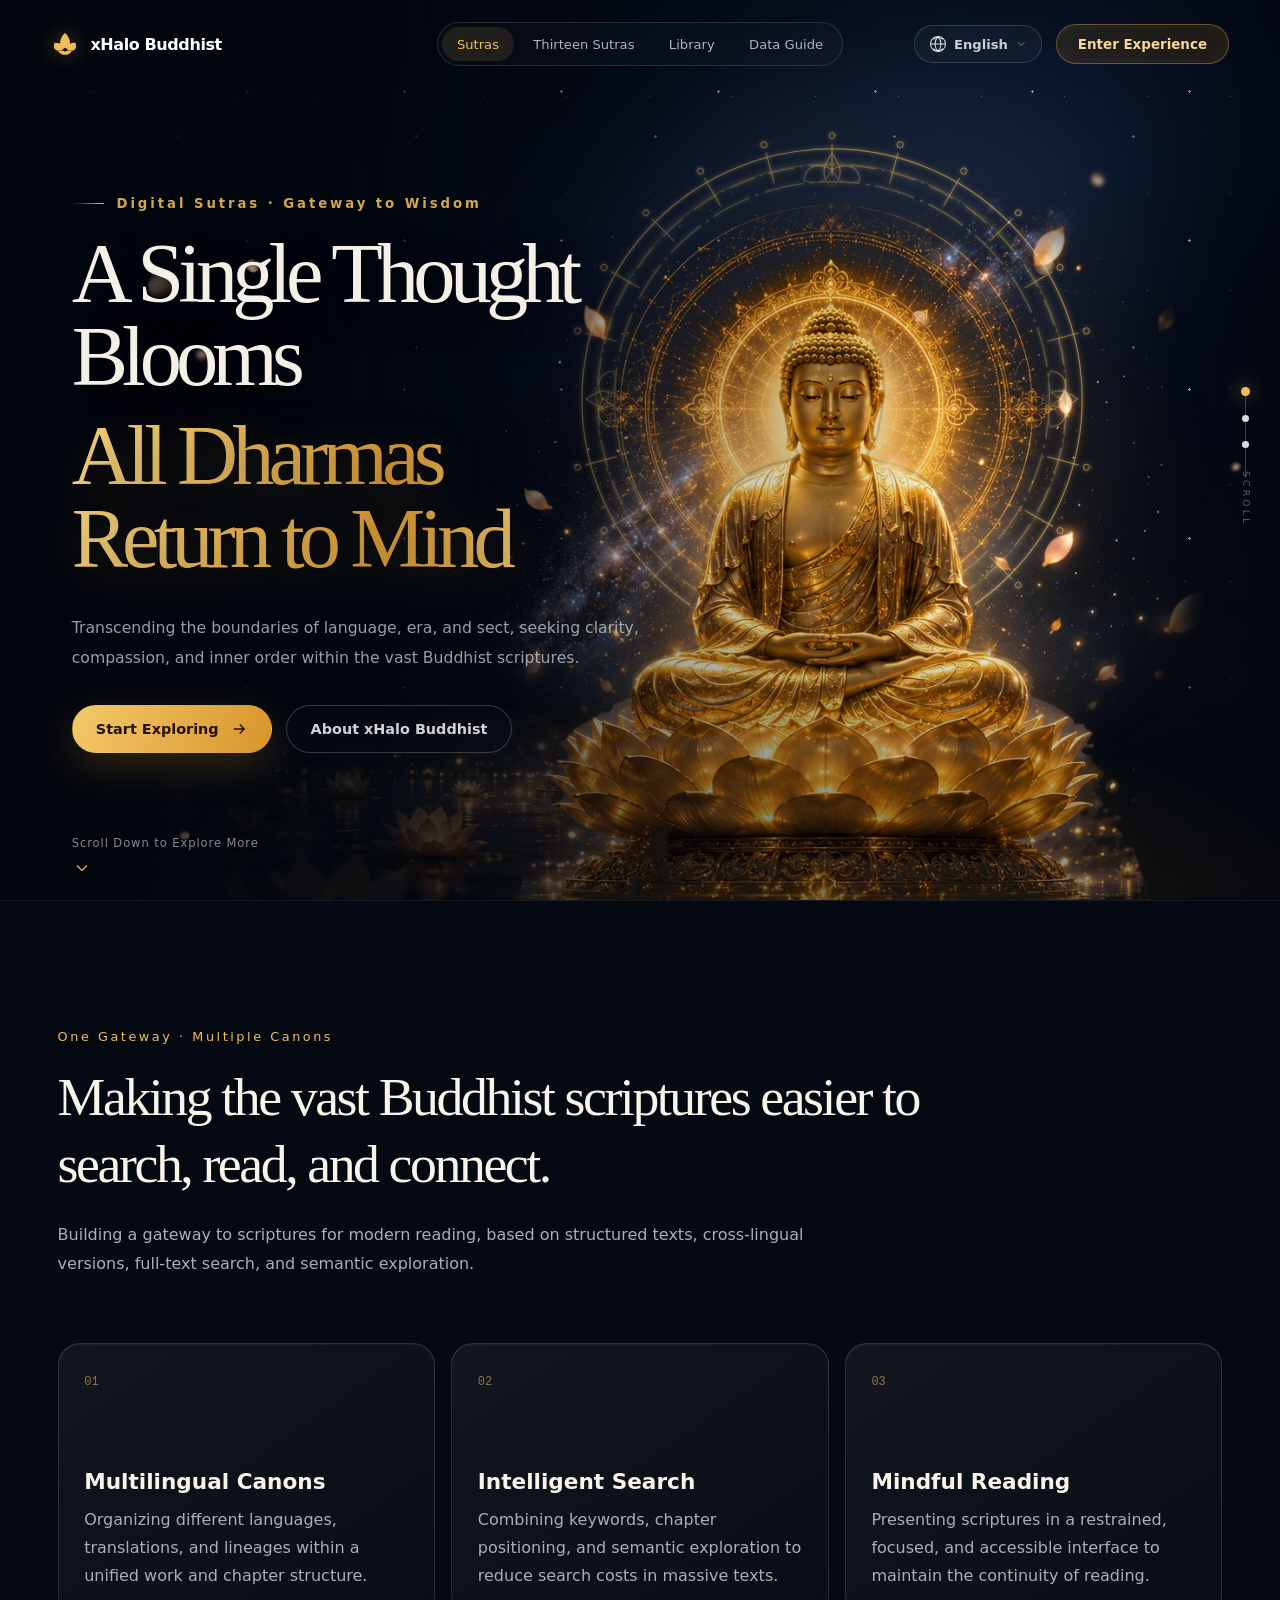
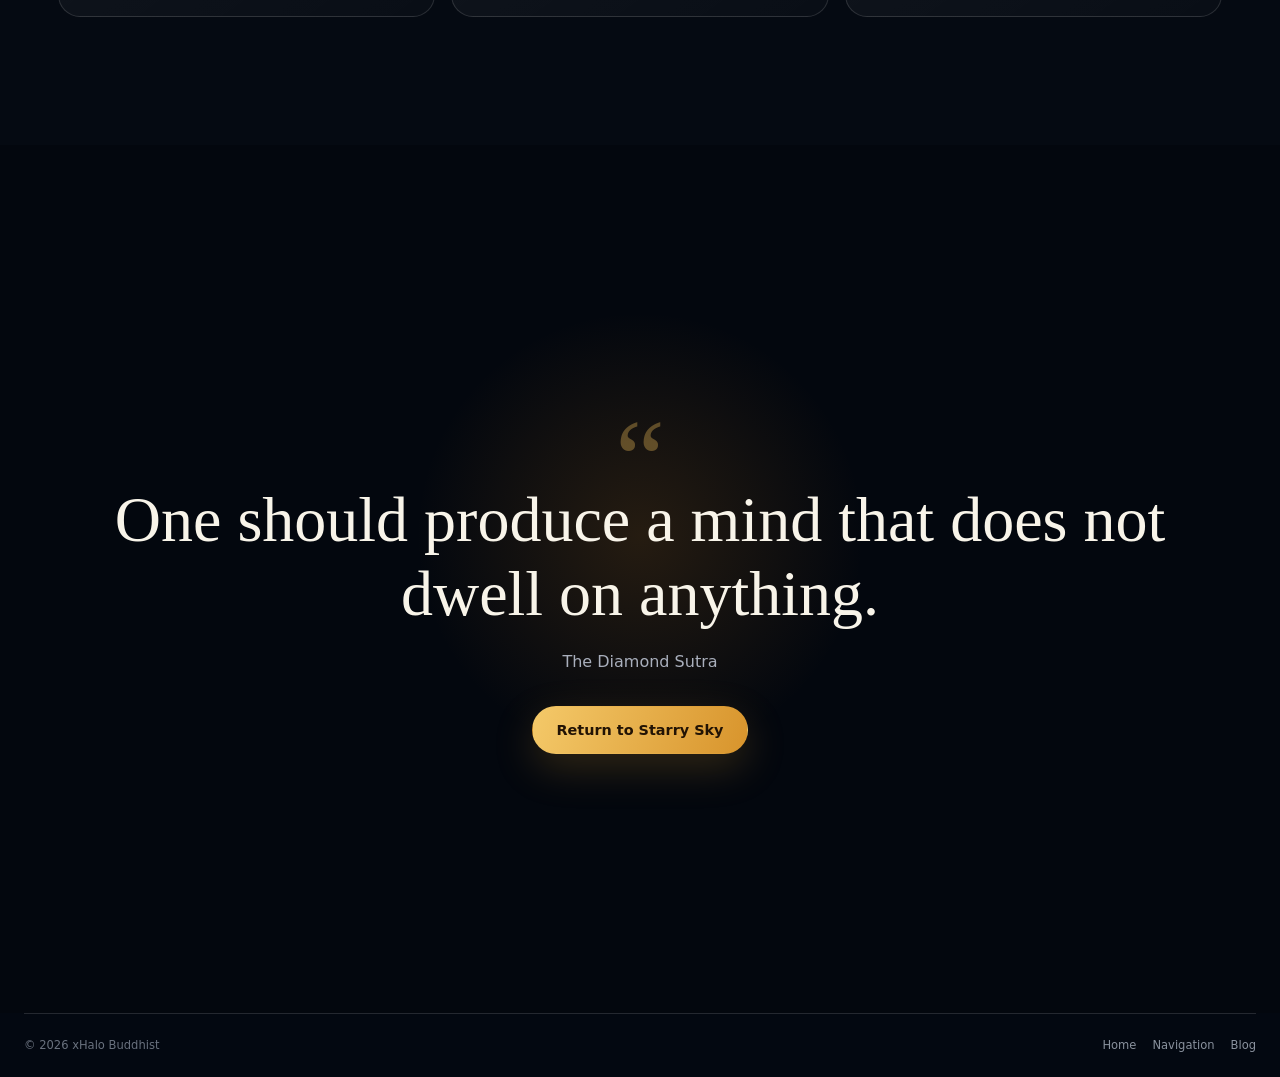
==== index.html @ 2925652c "fix: correct locale copy and SEO metadata" ====
<!DOCTYPE html>

<html lang="zh-Hans">
<head>
<meta charset="utf-8"/>
<meta content="width=device-width, initial-scale=1, viewport-fit=cover" name="viewport"/>
<meta content="#030811" name="theme-color"/>
<meta content="dark" name="color-scheme"/>
<meta id="meta-desc" content="xHalo Buddhist — 多语言佛典目录与经文阅读入口。" name="description"/>
<meta id="meta-og-title" content="xHalo Buddhist · 一念花开" property="og:title"/>
<meta id="meta-og-desc" content="xHalo Buddhist — 多语言佛典目录与经文阅读入口。" property="og:description"/>
<meta content="website" property="og:type"/>
<meta content="https://fo.xhalo.co/assets/og-cover.webp" property="og:image"/>
<meta content="https://fo.xhalo.co/" property="og:url"/>
<link href="/favicon.svg" rel="icon" type="image/svg+xml"/>
<link href="/manifest.webmanifest" rel="manifest"/>

<!-- JSON-LD Structured Data -->
<script type="application/ld+json">
{
  "@context": "https://schema.org",
  "@type": "WebSite",
  "name": "xHalo Buddhist",
  "url": "https://fo.xhalo.co/",
  "description": "xHalo Buddhist — 多语言佛典目录与经文阅读入口。"
}
</script>

<!-- Microsoft Clarity Analytics -->
<script type="text/javascript">
    (function(c,l,a,r,i,t,y){
        c[a]=c[a]||function(){(c[a].q=c[a].q||[]).push(arguments)};
        t=l.createElement(r);t.async=1;t.src="https://www.clarity.ms/tag/"+i;
        y=l.getElementsByTagName(r)[0];y.parentNode.insertBefore(t,y);
    })(window, document, "clarity", "script", "wjvx74gudw");
</script>

<style>
  /* Guard against browser CSS cache issues to prevent header layout shift */
  .header-right { display: flex; align-items: center; gap: 0.9rem; justify-self: end; }
  .lang-selector { position: relative; }
  .lang-dropdown { position: absolute; opacity: 0; visibility: hidden; list-style: none; margin: 0; padding: 0; z-index: 200; }
  .lang-selector.open .lang-dropdown { opacity: 1; visibility: visible; }
</style>
<link as="image" fetchpriority="high" href="/assets/buddha-backdrop-v8.webp" rel="preload"/><link as="image" fetchpriority="high" href="/assets/buddha-foreground.webp" rel="preload"/><link as="image" href="/assets/river-background.webp" rel="preload"/><link href="/styles-v8.css?v=8.1.5" rel="stylesheet"/>
<title id="page-title">xHalo Buddhist · 一念花开</title>

  <!-- SEO Multilingual alternates -->
  <link rel="canonical" href="https://fo.xhalo.co/" />
  <link rel="alternate" hreflang="x-default" href="https://fo.xhalo.co/" />
  <link rel="alternate" hreflang="zh-Hans" href="https://fo.xhalo.co/?lang=zh-Hans" />
  <link rel="alternate" hreflang="zh-Hant" href="https://fo.xhalo.co/?lang=zh-Hant" />
  <link rel="alternate" hreflang="ja" href="https://fo.xhalo.co/?lang=ja" />
  <link rel="alternate" hreflang="ko" href="https://fo.xhalo.co/?lang=ko" />
  <link rel="alternate" hreflang="vi" href="https://fo.xhalo.co/?lang=vi" />
  <link rel="alternate" hreflang="th" href="https://fo.xhalo.co/?lang=th" />
  <link rel="alternate" hreflang="id" href="https://fo.xhalo.co/?lang=id" />
  <link rel="alternate" hreflang="ms" href="https://fo.xhalo.co/?lang=ms" />
  <link rel="alternate" hreflang="my" href="https://fo.xhalo.co/?lang=my" />
  <link rel="alternate" hreflang="km" href="https://fo.xhalo.co/?lang=km" />
  <link rel="alternate" hreflang="lo" href="https://fo.xhalo.co/?lang=lo" />
  <link rel="alternate" hreflang="en" href="https://fo.xhalo.co/?lang=en" />
  <link rel="alternate" hreflang="es" href="https://fo.xhalo.co/?lang=es" />
  <link rel="alternate" hreflang="fr" href="https://fo.xhalo.co/?lang=fr" />
  <link rel="alternate" hreflang="de" href="https://fo.xhalo.co/?lang=de" />
  <link rel="alternate" hreflang="it" href="https://fo.xhalo.co/?lang=it" />
  <link rel="alternate" hreflang="pt" href="https://fo.xhalo.co/?lang=pt" />
  <!-- End SEO Multilingual alternates -->
</head>
<body>
<a class="skip-link" href="#main" data-i18n="skip_link">跳到主要内容</a>
<header class="site-header" data-header="">
<a aria-label="xHalo Buddhist 首页" class="brand" href="#top" data-i18n-aria="brand_aria">
<svg aria-hidden="true" class="brand-mark" viewbox="0 0 64 64">
<path d="M32 6c7.2 8.2 11.2 15.1 11.2 22.1 0 7.2-5 13-11.2 13s-11.2-5.8-11.2-13C20.8 21.1 24.8 14.2 32 6Z"></path>
<path d="M8.5 29.2c10.4.1 18.2 2.7 23.5 9-4.4 7.1-11.1 10.7-18.2 8.6-6.3-1.9-9.5-8.2-5.3-17.6Z"></path>
<path d="M55.5 29.2c-10.4.1-18.2 2.7-23.5 9 4.4 7.1 11.1 10.7 18.2 8.6 6.3-1.9 9.5-8.2 5.3-17.6Z"></path>
<path d="M16.7 48.4c6.4-2.1 11.5-1.9 15.3 1.2 3.8-3.1 8.9-3.3 15.3-1.2-4 6.1-9.1 8.4-15.3 8.4s-11.3-2.3-15.3-8.4Z"></path>
</svg>
<span>xHalo Buddhist</span>
</a>
<nav aria-label="主导航" class="desktop-nav" data-i18n-aria="menu_desktop_aria">
<a class="active" href="#sutras" data-i18n="nav_sutras">佛典</a>
<a href="/thirteen/" data-lang-route="/thirteen/" data-i18n="nav_wisdom">十三经</a>
<a href="/library/" data-lang-route="/library/" data-i18n="nav_practice">经典目录</a>
<a href="/data/" data-lang-route="/data/" data-i18n="nav_about">数据说明</a>
</nav>
<div class="header-right">
  <div class="lang-selector" id="langSelector">
    <button class="lang-btn" aria-haspopup="listbox" aria-expanded="false" aria-label="选择语言">
      <svg class="earth-icon" viewBox="0 0 24 24" width="18" height="18" aria-hidden="true">
        <circle cx="12" cy="12" r="10" stroke="currentColor" stroke-width="1.5" fill="none" />
        <path d="M12 2a15.3 15.3 0 0 1 4 10 15.3 15.3 0 0 1-4 10 15.3 15.3 0 0 1-4-10 15.3 15.3 0 0 1 4-10z" stroke="currentColor" stroke-width="1.5" fill="none" />
        <path d="M2 12h20" stroke="currentColor" stroke-width="1.5" />
        <path d="M5.6 5.6a10 10 0 0 1 12.8 0" stroke="currentColor" stroke-width="1.5" fill="none" />
        <path d="M5.6 18.4a10 10 0 0 0 12.8 0" stroke="currentColor" stroke-width="1.5" fill="none" />
      </svg>
      <span class="current-lang-name">简体中文</span>
      <svg class="arrow-icon" viewBox="0 0 24 24" width="12" height="12" aria-hidden="true">
        <path d="m6 9 6 6 6-6" fill="none" stroke="currentColor" stroke-width="2" stroke-linecap="round" stroke-linejoin="round" />
      </svg>
    </button>
    <div class="lang-dropdown" role="listbox" id="langDropdown">
      <div class="lang-grid">
        <!-- East Asia / 东亚亚太 -->
        <div class="lang-col">
          <div class="lang-col-title">
            <span>East Asia</span>
            <span>东亚亚太</span>
          </div>
          <ul class="lang-list">
            <li role="option" data-value="zh-Hans" class="active" tabindex="0">简体中文</li>
            <li role="option" data-value="zh-Hant" tabindex="0">繁體中文</li>
            <li role="option" data-value="ja" tabindex="0">日本語</li>
            <li role="option" data-value="ko" tabindex="0">한국어</li>
          </ul>
        </div>
        <!-- Southeast Asia / 东南亚 -->
        <div class="lang-col">
          <div class="lang-col-title">
            <span>Southeast Asia</span>
            <span>东南亚</span>
          </div>
          <ul class="lang-list">
            <li role="option" data-value="vi" tabindex="0">Tiếng Việt</li>
            <li role="option" data-value="th" tabindex="0">ไทย</li>
            <li role="option" data-value="id" tabindex="0">Bahasa Indonesia</li>
            <li role="option" data-value="ms" tabindex="0">Bahasa Melayu</li>
            <li role="option" data-value="my" tabindex="0">မြန်မာ</li>
            <li role="option" data-value="km" tabindex="0">ភាសាខ្មែរ</li>
            <li role="option" data-value="lo" tabindex="0">ພາສາລາວ</li>
          </ul>
        </div>
        <!-- Europe & Global / 欧美全球 -->
        <div class="lang-col">
          <div class="lang-col-title">
            <span>Europe & Global</span>
            <span>欧美全球</span>
          </div>
          <ul class="lang-list">
            <li role="option" data-value="en" tabindex="0">English</li>
            <li role="option" data-value="es" tabindex="0">Español</li>
            <li role="option" data-value="fr" tabindex="0">Français</li>
            <li role="option" data-value="de" tabindex="0">Deutsch</li>
            <li role="option" data-value="it" tabindex="0">Italiano</li>
            <li role="option" data-value="pt" tabindex="0">Português</li>
          </ul>
        </div>
      </div>
    </div>
  </div>
  <a class="header-cta" href="https://foread.xhalo.co/zh-Hans/read/cbeta/T08n0251/lzh-Hant/cbeta" data-reader-entry data-i18n="cta_experience">进入体验</a>
  <button aria-controls="mobile-menu" aria-expanded="false" aria-label="打开菜单" class="menu-button" data-menu-button="" type="button">
    <span></span><span></span>
  </button>
</div>
<nav aria-label="移动端导航" class="mobile-menu" data-mobile-menu="" id="mobile-menu" data-i18n-aria="menu_mobile_aria">
<a href="#sutras" data-i18n="nav_sutras">佛典</a>
<a href="/thirteen/" data-lang-route="/thirteen/" data-i18n="nav_wisdom">十三经</a>
<a href="/library/" data-lang-route="/library/" data-i18n="nav_practice">经典目录</a>
<a href="/data/" data-lang-route="/data/" data-i18n="nav_about">数据说明</a>
<a class="mobile-cta" href="https://foread.xhalo.co/zh-Hans/read/cbeta/T08n0251/lzh-Hant/cbeta" data-reader-entry data-i18n="cta_experience">进入体验</a>
</nav></header>
<main id="main">
<section aria-labelledby="hero-title" class="hero" id="top">
<div aria-hidden="true" class="star-field"></div>
<div aria-hidden="true" class="aurora aurora-one"></div>
<div aria-hidden="true" class="aurora aurora-two"></div>



<div class="hero-frame"><div aria-hidden="true" class="hero-stage"><div aria-hidden="true" class="water-plane"></div><picture aria-hidden="true" class="river-background"><img alt="" decoding="async" height="264" src="/assets/river-background.webp" width="1536"/></picture><div aria-hidden="true" class="buddha-group" data-art=""><img alt="" class="buddha-backdrop" decoding="async" fetchpriority="high" height="850" src="/assets/buddha-backdrop-v8.webp" width="900"/><div class="rotating-halo" data-halo="">
<svg class="halo-disc halo-disc-outer" focusable="false" viewbox="0 0 600 600">
<defs>
<filter height="170%" id="halo-glow-outer" width="170%" x="-35%" y="-35%">
<fegaussianblur result="blur" stddeviation="2.2"></fegaussianblur>
<femerge><femergenode in="blur"></femergenode><femergenode in="SourceGraphic"></femergenode></femerge>
</filter>
<g id="halo-ray">
<path d="M300 28v34"></path>
<circle cx="300" cy="19" r="3.2"></circle>
</g>
<g id="halo-lotus">
<path d="M300 38c-10 13-13 24 0 36 13-12 10-23 0-36Z"></path>
<path d="M300 55c-16-8-28-4-30 12 15 5 25 1 30-12Z"></path>
<path d="M300 55c16-8 28-4 30 12-15 5-25 1-30-12Z"></path>
</g>
</defs>
<g class="halo-stroke" filter="url(#halo-glow-outer)">
<circle cx="300" cy="300" r="267" stroke-width="1.2"></circle>
<circle cx="300" cy="300" r="250" stroke-dasharray="1 8 28 7" stroke-width=".8"></circle>
<circle cx="300" cy="300" r="232" stroke-dasharray="42 8 2 8" stroke-width="1.5"></circle>
<circle cx="300" cy="300" r="216" stroke-dasharray="3 5" stroke-width=".7"></circle>
<use href="#halo-lotus"></use>
<use href="#halo-lotus" transform="rotate(90 300 300)"></use>
<use href="#halo-lotus" transform="rotate(180 300 300)"></use>
<use href="#halo-lotus" transform="rotate(270 300 300)"></use>
<use href="#halo-ray"></use>
<use href="#halo-ray" transform="rotate(15 300 300)"></use>
<use href="#halo-ray" transform="rotate(30 300 300)"></use>
<use href="#halo-ray" transform="rotate(45 300 300)"></use>
<use href="#halo-ray" transform="rotate(60 300 300)"></use>
<use href="#halo-ray" transform="rotate(75 300 300)"></use>
<use href="#halo-ray" transform="rotate(105 300 300)"></use>
<use href="#halo-ray" transform="rotate(120 300 300)"></use>
<use href="#halo-ray" transform="rotate(135 300 300)"></use>
<use href="#halo-ray" transform="rotate(150 300 300)"></use>
<use href="#halo-ray" transform="rotate(165 300 300)"></use>
<use href="#halo-ray" transform="rotate(195 300 300)"></use>
<use href="#halo-ray" transform="rotate(210 300 300)"></use>
<use href="#halo-ray" transform="rotate(225 300 300)"></use>
<use href="#halo-ray" transform="rotate(240 300 300)"></use>
<use href="#halo-ray" transform="rotate(255 300 300)"></use>
<use href="#halo-ray" transform="rotate(285 300 300)"></use>
<use href="#halo-ray" transform="rotate(300 300 300)"></use>
<use href="#halo-ray" transform="rotate(315 300 300)"></use>
<use href="#halo-ray" transform="rotate(330 300 300)"></use>
<use href="#halo-ray" transform="rotate(345 300 300)"></use>
</g>
</svg>
<svg class="halo-disc halo-disc-inner" focusable="false" viewbox="0 0 600 600">
<defs>
<filter height="180%" id="halo-glow-inner" width="180%" x="-40%" y="-40%">
<fegaussianblur result="blur" stddeviation="3"></fegaussianblur>
<femerge><femergenode in="blur"></femergenode><femergenode in="SourceGraphic"></femergenode></femerge>
</filter>
</defs>
<g class="halo-stroke halo-stroke-inner" filter="url(#halo-glow-inner)">
<circle cx="300" cy="300" r="184" stroke-dasharray="2 7" stroke-width="1.2"></circle>
<circle cx="300" cy="300" r="171" stroke-dasharray="56 9 4 9" stroke-width="1.8"></circle>
<circle cx="300" cy="300" r="157" stroke-dasharray="1 5" stroke-width=".8"></circle>
<path d="M300 128l13 29 31 3-24 21 7 31-27-16-27 16 7-31-24-21 31-3Z"></path>
<path d="M472 300l-29 13-3 31-21-24-31 7 16-27-16-27 31 7 21-24 3 31Z"></path>
<path d="M300 472l-13-29-31-3 24-21-7-31 27 16 27-16-7 31 24 21-31 3Z"></path>
<path d="M128 300l29-13 3-31 21 24 31-7-16 27 16 27-31-7-21 24-3-31Z"></path>
</g>
</svg>
</div><img alt="" class="buddha-foreground" decoding="async" fetchpriority="high" height="850" src="/assets/buddha-foreground.webp" width="900"/><div aria-hidden="true" class="art-bloom"></div></div></div><canvas aria-hidden="true" id="water-canvas"></canvas><canvas aria-hidden="true" id="petal-canvas"></canvas><div class="hero-content">
<p class="eyebrow" data-i18n="hero_eyebrow"><span></span> 数字佛典 · 智慧之门</p>
<h1 id="hero-title">
<span data-i18n="hero_title_1">一念花开</span>
<em data-i18n="hero_title_2">万法归心</em>
</h1>
<p class="hero-lead" data-i18n="hero_lead">穿越语言、时代与宗派的边界，在浩瀚佛典中寻找清明、慈悲与内在秩序。</p>
<div class="hero-actions">
<a class="button button-primary" href="/thirteen/" data-lang-route="/thirteen/">
<span data-i18n="hero_btn_explore">开始探索</span>
<svg aria-hidden="true" viewbox="0 0 24 24"><path d="M5 12h14M13 6l6 6-6 6"></path></svg>
</a>
<a class="button button-secondary" href="/library/" data-lang-route="/library/" data-i18n="hero_btn_learn">了解 xHalo Buddhist</a>
</div>
</div><a aria-label="向下滚动查看佛典能力" class="scroll-hint" href="#sutras" data-i18n-aria="scroll_hint_aria">
<span data-i18n="scroll_hint">向下滚动 探索更多</span>
<svg aria-hidden="true" viewbox="0 0 24 24"><path d="m6 9 6 6 6-6"></path></svg>
</a><div aria-hidden="true" class="side-progress">
<i></i><i></i><i></i><span data-i18n="scroll_text">SCROLL</span>
</div></div><div aria-hidden="true" class="cursor-light"></div>
<div aria-hidden="true" class="hero-vignette"></div>



</section>
<section class="section section-intro" id="sutras"><div class="section-inner">
<div class="section-kicker" data-i18n="intro_kicker">一处入口 · 多重经藏</div>
<h2 data-i18n="intro_title">让浩瀚佛典更易检索、更易阅读，也更容易彼此连接。</h2>
<p data-i18n="intro_lead">以结构化经文、跨语种版本、全文检索和语义探索为基础，构建面向现代阅读场景的佛典入口。</p>
<div class="feature-grid">
<article class="feature-card">
<span data-i18n="feat_num_1">01</span>
<h3 data-i18n="feat_title_1">多语佛典</h3>
<p data-i18n="feat_desc_1">在统一的作品与章节结构中组织不同语言、译本和传承来源。</p>
</article>
<article class="feature-card" id="wisdom">
<span data-i18n="feat_num_2">02</span>
<h3 data-i18n="feat_title_2">智慧检索</h3>
<p data-i18n="feat_desc_2">结合关键词、章节定位与语义探索，减少在海量文本中的检索成本。</p>
</article>
<article class="feature-card" id="practice">
<span data-i18n="feat_num_3">03</span>
<h3 data-i18n="feat_title_3">清净阅读</h3>
<p data-i18n="feat_desc_3">以克制、专注和可访问的界面呈现经文，保持阅读过程的连续性。</p>
</article>
</div>
</div></section>
<section class="section section-quote" id="about"><div class="section-inner">
<div aria-hidden="true" class="quote-mark">“</div>
<blockquote data-i18n="quote_content">应无所住，而生其心。</blockquote>
<p data-i18n="quote_source">《金刚般若波罗蜜经》</p>
<a class="button button-primary" href="#top" data-i18n="quote_btn">返回星空</a>
</div></section>
</main>
<footer class="home-footer"><p>© 2026 xHalo Buddhist</p><nav aria-label="页脚导航"><a href="https://xhalo.co/" data-footer-link="home">主页</a><a href="https://ai.xhalo.co/" data-footer-link="navigation">导航</a><a href="https://ranbeis.com/" data-footer-link="blog">博客</a></nav></footer>
<script src="/i18n.js?v=8.1.5" defer></script>
<script defer="" src="/app.js?v=8.1.5"></script>
</body>
</html>
---- styles-v8.css ----
:root {
  --ink: #f8f4e9;
  --muted: #a9afbc;
  --gold: #efbd58;
  --gold-deep: #9e6818;
  --night: #030811;
  --panel: rgba(11, 18, 31, 0.72);
  --line: rgba(255, 255, 255, 0.13);
  --mx: 68%;
  --my: 38%;
}

* { box-sizing: border-box; }
html { scroll-behavior: smooth; background: var(--night); }
body {
  margin: 0;
  overflow-x: hidden;
  background: var(--night);
  color: var(--ink);
  font-family: Inter, ui-sans-serif, system-ui, -apple-system, BlinkMacSystemFont, "Segoe UI", "PingFang SC", "Microsoft YaHei", sans-serif;
  text-rendering: optimizeLegibility;
}
a { color: inherit; }
button, a { -webkit-tap-highlight-color: transparent; }
button { font: inherit; }

.skip-link {
  position: fixed;
  top: 0.75rem;
  left: 0.75rem;
  z-index: 999;
  transform: translateY(-180%);
  padding: 0.65rem 1rem;
  border-radius: 999px;
  background: #fff;
  color: #111;
  transition: transform 180ms ease;
}
.skip-link:focus { transform: translateY(0); }

.site-header {
  position: fixed;
  inset: 0 0 auto;
  z-index: 100;
  display: grid;
  grid-template-columns: 1fr auto 1fr;
  align-items: center;
  height: 88px;
  padding: 0 clamp(1.25rem, 4vw, 4.5rem);
  transition: background 260ms ease, border-color 260ms ease, height 260ms ease;
}
.site-header.scrolled {
  height: 72px;
  border-bottom: 1px solid rgba(255,255,255,.08);
  background: rgba(3, 8, 17, .78);
  backdrop-filter: blur(18px) saturate(125%);
}
.brand {
  display: inline-flex;
  align-items: center;
  justify-self: start;
  gap: .7rem;
  width: max-content;
  color: #fff;
  font-weight: 650;
  letter-spacing: -.025em;
  text-decoration: none;
}
.brand-mark { width: 28px; height: 28px; fill: var(--gold); filter: drop-shadow(0 0 10px rgba(239,189,88,.35)); }
.desktop-nav {
  display: flex;
  align-items: center;
  gap: .25rem;
  padding: .25rem;
  border: 1px solid var(--line);
  border-radius: 999px;
  background: rgba(255,255,255,.02);
}
.desktop-nav a {
  padding: .62rem .95rem;
  border-radius: 999px;
  color: #aeb4bf;
  font-size: .82rem;
  text-decoration: none;
  white-space: nowrap;
  transition: color 180ms ease, background 180ms ease;
}
.desktop-nav a:hover, .desktop-nav a.active {
  background: rgba(239,189,88,.11);
  color: var(--gold);
}
.header-cta {
  justify-self: end;
  padding: .72rem 1.3rem;
  border: 1px solid rgba(239,189,88,.35);
  border-radius: 999px;
  background: rgba(162,104,23,.16);
  color: #f7d894;
  font-size: .84rem;
  font-weight: 650;
  text-decoration: none;
  box-shadow: inset 0 0 22px rgba(239,189,88,.05);
  transition: transform 180ms ease, background 180ms ease;
}
.header-cta:hover { transform: translateY(-2px); background: rgba(162,104,23,.28); }
.menu-button, .mobile-menu { display: none; }

.hero {
  position: relative;
  min-height: 100svh;
  height: 100dvh;
  overflow: hidden;
  isolation: isolate;
  background:
    radial-gradient(circle at 73% 45%, rgba(113,72,25,.22), transparent 34%),
    radial-gradient(circle at 22% 32%, rgba(19,47,93,.20), transparent 31%),
    linear-gradient(110deg, #02060d 0%, #040b18 48%, #030711 100%);
}
.star-field {
  position: absolute;
  inset: 0;
  z-index: -6;
  opacity: .9;
  background-image:
    radial-gradient(circle, rgba(255,231,174,.92) 0 1px, transparent 1.4px),
    radial-gradient(circle, rgba(167,204,255,.7) 0 1px, transparent 1.5px),
    radial-gradient(circle, rgba(255,255,255,.45) 0 .7px, transparent 1px);
  background-size: 157px 149px, 239px 211px, 83px 97px;
  background-position: 12px 17px, 58px 31px, 27px 48px;
  mask-image: linear-gradient(to right, #000, rgba(0,0,0,.78));
}
.aurora {
  position: absolute;
  z-index: -5;
  width: 58vw;
  height: 28vw;
  border-radius: 50%;
  filter: blur(70px);
  opacity: .18;
  transform: rotate(-20deg);
  pointer-events: none;
}
.aurora-one { top: 4%; right: 4%; background: #345aa1; }
.aurora-two { right: 18%; bottom: -12%; background: #c1762e; opacity: .12; }

.hero-art {
  position: absolute;
  z-index: -3;
  top: 0;
  right: -2vw;
  width: min(65vw, 990px);
  height: 100%;
  transform: translate3d(var(--art-x, 0), var(--art-y, 0), 0) scale(1.045);
  transform-origin: 60% 46%;
  will-change: transform;
}
.hero-art picture, .hero-art img { display: block; width: 100%; height: 100%; }
.hero-art img {
  object-fit: cover;
  object-position: center;
  filter: saturate(1.04) contrast(1.02);
  -webkit-mask-image: linear-gradient(to right, transparent 0, rgba(0,0,0,.08) 4%, #000 24%, #000 92%, transparent 100%);
  mask-image: linear-gradient(to right, transparent 0, rgba(0,0,0,.08) 4%, #000 24%, #000 92%, transparent 100%);
}
.art-bloom {
  position: absolute;
  inset: 5% 8% 12% 8%;
  z-index: -1;
  border-radius: 50%;
  background: radial-gradient(circle at 51% 40%, rgba(255,205,104,.28), rgba(208,116,32,.06) 37%, transparent 68%);
  filter: blur(32px);
  animation: breathe 5.8s ease-in-out infinite;
}
.cursor-light {
  position: absolute;
  inset: 0;
  z-index: -2;
  pointer-events: none;
  background: radial-gradient(460px circle at var(--mx) var(--my), rgba(248,196,94,.10), transparent 68%);
}
.hero-vignette {
  position: absolute;
  inset: 0;
  z-index: 2;
  pointer-events: none;
  background:
    linear-gradient(to right, rgba(2,6,13,.96) 0%, rgba(2,6,13,.83) 31%, rgba(2,6,13,.25) 55%, rgba(2,6,13,.04) 77%),
    linear-gradient(to top, rgba(1,4,9,.66), transparent 36%);
}
#petal-canvas {
  position: absolute;
  inset: 0;
  z-index: 3;
  width: 100%;
  height: 100%;
  pointer-events: none;
}

.hero-content {
  position: relative;
  z-index: 10;
  display: flex;
  flex-direction: column;
  justify-content: center;
  width: min(47rem, 52vw);
  height: 100%;
  padding: 8rem 0 5rem clamp(2rem, 7vw, 7.2rem);
}
.eyebrow {
  display: flex;
  align-items: center;
  gap: .8rem;
  margin: 0 0 1.4rem;
  color: #d4a74c;
  font-size: .83rem;
  font-weight: 600;
  letter-spacing: .22em;
}
.eyebrow span { width: 2rem; height: 1px; background: linear-gradient(to right, transparent, var(--gold)); }
.hero h1 {
  margin: 0;
  font-family: "Songti SC", "STSong", "Noto Serif CJK SC", Georgia, serif;
  font-weight: 400;
  font-size: clamp(4rem, 6.6vw, 7rem);
  line-height: .98;
  letter-spacing: -.07em;
  text-shadow: 0 10px 45px rgba(0,0,0,.38);
}
.hero h1 span, .hero h1 em { display: block; font-style: normal; }
.hero h1 span { color: #f5f0e5; }
.hero h1 em {
  margin-top: .2em;
  color: transparent;
  background: linear-gradient(100deg, #f6d67e 0%, #d79a35 55%, #f7db8c 100%);
  -webkit-background-clip: text;
  background-clip: text;
  filter: drop-shadow(0 7px 24px rgba(208,134,31,.18));
}
.hero-lead {
  max-width: 36rem;
  margin: 2rem 0 0;
  color: rgba(226,230,238,.68);
  font-size: clamp(.98rem, 1.2vw, 1.14rem);
  line-height: 1.9;
}
.hero-actions { display: flex; flex-wrap: wrap; gap: .9rem; margin-top: 2rem; }
.button {
  display: inline-flex;
  align-items: center;
  justify-content: center;
  gap: .7rem;
  min-height: 48px;
  padding: .82rem 1.45rem;
  border: 1px solid transparent;
  border-radius: 999px;
  font-size: .9rem;
  font-weight: 650;
  text-decoration: none;
  transition: transform 180ms ease, background 180ms ease, border-color 180ms ease, box-shadow 180ms ease;
}
.button svg { width: 18px; height: 18px; fill: none; stroke: currentColor; stroke-width: 1.8; }
.button:hover { transform: translateY(-2px); }
.button-primary {
  background: linear-gradient(110deg, #f4c969, #d8942c);
  color: #221304;
  box-shadow: 0 14px 40px rgba(216,148,44,.22);
}
.button-primary:hover { box-shadow: 0 18px 50px rgba(216,148,44,.34); }
.button-secondary {
  border-color: rgba(255,255,255,.2);
  background: rgba(8,13,23,.42);
  color: rgba(255,255,255,.82);
  backdrop-filter: blur(10px);
}
.button-secondary:hover { border-color: rgba(239,189,88,.45); background: rgba(15,21,33,.67); }

.scroll-hint {
  position: absolute;
  z-index: 11;
  left: clamp(2rem, 7vw, 7.2rem);
  bottom: max(1.6rem, env(safe-area-inset-bottom));
  display: flex;
  flex-direction: column;
  align-items: flex-start;
  gap: .5rem;
  color: rgba(255,255,255,.52);
  font-size: .72rem;
  letter-spacing: .08em;
  text-decoration: none;
}
.scroll-hint svg { width: 20px; fill: none; stroke: var(--gold); stroke-width: 1.4; animation: drift-down 1.8s ease-in-out infinite; }
.side-progress {
  position: absolute;
  z-index: 12;
  right: clamp(1rem, 2.5vw, 2.6rem);
  top: 43%;
  display: flex;
  flex-direction: column;
  align-items: center;
  gap: 1.2rem;
}
.side-progress::before { content: ""; position: absolute; top: 0; bottom: 3rem; width: 1px; background: rgba(255,255,255,.22); }
.side-progress i { position: relative; z-index: 1; width: 7px; height: 7px; border-radius: 50%; background: #d7dbe4; }
.side-progress i:first-child { width: 9px; height: 9px; background: var(--gold); box-shadow: 0 0 18px rgba(239,189,88,.7); }
.side-progress span { margin-top: .2rem; color: rgba(255,255,255,.35); font-size: .56rem; letter-spacing: .38em; writing-mode: vertical-rl; }

.section {
  position: relative;
  padding: clamp(5rem, 10vw, 9rem) clamp(1.4rem, 7vw, 7.2rem);
  background: #050a12;
}
.section-intro { border-top: 1px solid rgba(255,255,255,.07); }
.section-kicker { margin-bottom: 1.25rem; color: var(--gold); font-size: .8rem; letter-spacing: .2em; }
.section h2 {
  max-width: 60rem;
  margin: 0;
  font-family: "Songti SC", "STSong", "Noto Serif CJK SC", Georgia, serif;
  font-size: clamp(2rem, 4.2vw, 4.6rem);
  font-weight: 400;
  line-height: 1.24;
  letter-spacing: -.045em;
}
.section-intro > p { max-width: 48rem; margin: 1.5rem 0 0; color: var(--muted); line-height: 1.8; }
.feature-grid {
  display: grid;
  grid-template-columns: repeat(3, minmax(0, 1fr));
  gap: 1rem;
  margin-top: 4rem;
}
.feature-card {
  min-height: 260px;
  padding: 1.6rem;
  border: 1px solid var(--line);
  border-radius: 22px;
  background: linear-gradient(145deg, rgba(255,255,255,.055), rgba(255,255,255,.018));
  box-shadow: inset 0 1px 0 rgba(255,255,255,.04);
}
.feature-card > span { color: #8d7240; font-family: ui-monospace, SFMono-Regular, Menlo, monospace; font-size: .75rem; }
.feature-card h3 { margin: 5rem 0 .8rem; font-size: 1.35rem; }
.feature-card p { margin: 0; color: var(--muted); line-height: 1.75; }
.section-quote {
  display: flex;
  min-height: 68vh;
  flex-direction: column;
  align-items: center;
  justify-content: center;
  text-align: center;
  background:
    radial-gradient(circle at 50% 45%, rgba(193,122,30,.18), transparent 28%),
    #03070e;
}
.quote-mark { height: 4rem; color: rgba(239,189,88,.35); font-family: Georgia, serif; font-size: 7rem; line-height: 1; }
blockquote { margin: 1rem 0; font-family: "Songti SC", "STSong", serif; font-size: clamp(2.2rem, 5vw, 5.2rem); font-weight: 400; }
.section-quote p { margin: .3rem 0 2.2rem; color: var(--muted); }
footer {
  display: flex;
  align-items: center;
  justify-content: space-between;
  padding: 2rem clamp(1.4rem, 7vw, 7.2rem);
  border-top: 1px solid rgba(255,255,255,.08);
  background: #02050a;
  color: rgba(255,255,255,.45);
  font-size: .8rem;
}
.footer-brand { color: rgba(255,255,255,.72); }
.footer-brand .brand-mark { width: 22px; height: 22px; }

@keyframes breathe { 0%,100% { opacity:.72; transform:scale(.96); } 50% { opacity:1; transform:scale(1.04); } }
@keyframes drift-down { 0%,100% { transform:translateY(0); } 50% { transform:translateY(7px); } }

@media (max-width: 1000px) {
  .site-header { grid-template-columns: 1fr auto; }
  .desktop-nav, .header-cta { display: none; }
  .menu-button {
    display: grid;
    place-content: center;
    justify-self: end;
    gap: 6px;
    width: 42px;
    height: 42px;
    border: 1px solid rgba(255,255,255,.14);
    border-radius: 50%;
    background: rgba(3,8,17,.35);
    color: #fff;
  }
  .menu-button span { display:block; width:18px; height:1px; background:currentColor; transition:transform 180ms ease; }
  .menu-button[aria-expanded="true"] span:first-child { transform: translateY(3.5px) rotate(45deg); }
  .menu-button[aria-expanded="true"] span:last-child { transform: translateY(-3.5px) rotate(-45deg); }
  .mobile-menu {
    position: absolute;
    top: calc(100% + .7rem);
    right: 1.25rem;
    display: grid;
    width: min(280px, calc(100vw - 2.5rem));
    padding: .7rem;
    border: 1px solid rgba(255,255,255,.12);
    border-radius: 20px;
    background: rgba(4,9,17,.94);
    box-shadow: 0 24px 70px rgba(0,0,0,.45);
    backdrop-filter: blur(18px);
    opacity: 0;
    visibility: hidden;
    transform: translateY(-8px) scale(.98);
    transition: opacity 180ms ease, visibility 180ms ease, transform 180ms ease;
  }
  .mobile-menu.open { opacity:1; visibility:visible; transform:none; }
  .mobile-menu a { padding:.85rem 1rem; border-radius:12px; color:rgba(255,255,255,.76); text-decoration:none; }
  .mobile-menu a:hover { background:rgba(255,255,255,.06); color:#fff; }
  .mobile-menu .mobile-cta { margin-top:.35rem; background:linear-gradient(110deg,#f4c969,#d8942c); color:#261504; text-align:center; font-weight:700; }
}

@media (max-width: 759px) {
  .site-header { height: 72px; padding: 0 1rem; }
  .brand { font-size: .9rem; }
  .brand-mark { width: 24px; height: 24px; }
  .hero { min-height: 100svh; height: auto; padding-bottom: max(2rem, env(safe-area-inset-bottom)); }
  .hero-art {
    top: 0;
    right: 0;
    width: 100%;
    height: 78svh;
    transform: translate3d(var(--art-x, 0), var(--art-y, 0), 0) scale(1.025);
  }
  .hero-art img {
    object-position: center top;
    -webkit-mask-image: linear-gradient(to bottom, #000 0%, #000 63%, rgba(0,0,0,.65) 75%, transparent 100%);
    mask-image: linear-gradient(to bottom, #000 0%, #000 63%, rgba(0,0,0,.65) 75%, transparent 100%);
  }
  .hero-vignette {
    background:
      linear-gradient(to bottom, rgba(2,6,13,.08) 0%, rgba(2,6,13,.08) 42%, rgba(2,6,13,.72) 65%, #02060d 82%),
      linear-gradient(to right, rgba(2,6,13,.18), transparent 55%);
  }
  .cursor-light, .side-progress { display: none; }
  .hero-content {
    justify-content: flex-end;
    width: 100%;
    min-height: 100svh;
    height: auto;
    padding: 64svh 1.2rem 5.8rem;
  }
  .eyebrow { margin-bottom:.9rem; font-size:.68rem; letter-spacing:.16em; }
  .hero h1 { font-size: clamp(3rem, 16vw, 4.8rem); line-height: .96; }
  .hero-lead { margin-top:1.2rem; font-size:.9rem; line-height:1.75; }
  .hero-actions { gap:.65rem; margin-top:1.35rem; }
  .button { min-height:44px; padding:.72rem 1.1rem; font-size:.8rem; }
  .scroll-hint { left:1.25rem; bottom:1.1rem; font-size:.62rem; }
  .section { padding:5rem 1.2rem; }
  .feature-grid { grid-template-columns:1fr; margin-top:2.5rem; }
  .feature-card { min-height:210px; }
  .feature-card h3 { margin-top:3.2rem; }
  footer { align-items:flex-start; flex-direction:column; gap:1rem; }
}

@media (prefers-reduced-motion: reduce) {
  html { scroll-behavior: auto; }
  *, *::before, *::after { animation-duration: .001ms !important; animation-iteration-count: 1 !important; transition-duration: .001ms !important; }
  #petal-canvas { display:none; }
  .hero-art { transform:none !important; }
}

/* Rotating aureole overlay -------------------------------------------------
   The detailed Buddha remains a lightweight pre-rendered WebP. These two
   transparent SVG annuli add real motion without loading a 3D model, video,
   or another raster asset. Only transform/opacity are animated. */
.rotating-halo {
  position: absolute;
  z-index: 2;
  left: 50%;
  top: 30.2%;
  width: min(42vw, 62vh);
  aspect-ratio: 1;
  transform: translate(-50%, -50%);
  border-radius: 50%;
  pointer-events: none;
  isolation: isolate;
  contain: layout paint;
  opacity: .78;
  mix-blend-mode: screen;
  /* Keep the overlay in the aureole band so no animated line crosses the face. */
  -webkit-mask-image: radial-gradient(circle, transparent 0 51%, #000 58% 100%);
  mask-image: radial-gradient(circle, transparent 0 51%, #000 58% 100%);
}
.halo-disc {
  position: absolute;
  inset: 0;
  width: 100%;
  height: 100%;
  overflow: visible;
  transform-origin: 50% 50%;
  will-change: transform;
}
.halo-stroke {
  fill: none;
  stroke: rgba(255, 205, 101, .76);
  stroke-linecap: round;
  stroke-linejoin: round;
  vector-effect: non-scaling-stroke;
}
.halo-stroke-inner { stroke: rgba(255, 232, 162, .58); }
.halo-disc-outer { animation: halo-rotate-clockwise 54s linear infinite; }
.halo-disc-inner { animation: halo-rotate-counter 37s linear infinite; }
.rotating-halo::before,
.rotating-halo::after {
  content: "";
  position: absolute;
  inset: 8%;
  border-radius: 50%;
  pointer-events: none;
}
.rotating-halo::before {
  border: 1px solid rgba(255, 212, 116, .34);
  box-shadow:
    0 0 10px rgba(255, 208, 105, .24),
    inset 0 0 12px rgba(255, 222, 146, .14);
}
.rotating-halo::after {
  inset: 23%;
  border: 1px dashed rgba(255, 237, 181, .28);
  animation: halo-rotate-counter 25s linear infinite;
}
.motion-paused .halo-disc,
.motion-paused .rotating-halo::after { animation-play-state: paused; }

@keyframes halo-rotate-clockwise {
  to { transform: rotate(360deg); }
}
@keyframes halo-rotate-counter {
  to { transform: rotate(-360deg); }
}

@media (max-width: 759px) {
  .rotating-halo {
    top: 31.2%;
    width: 82vw;
    opacity: .68;
    -webkit-mask-image: radial-gradient(circle, transparent 0 53%, #000 60% 100%);
    mask-image: radial-gradient(circle, transparent 0 53%, #000 60% 100%);
  }
  .halo-disc-outer { animation-duration: 66s; }
  .halo-disc-inner { animation-duration: 46s; }
}

@media (prefers-reduced-motion: reduce) {
  .halo-disc,
  .rotating-halo::after { animation: none !important; }
  .rotating-halo { opacity: .52; }
}


/* v7 — unified max-width scene and independent visual layers ----------------
   The ambient hero remains full-bleed so ultra-wide displays never expose a
   hard vertical boundary. All art, copy and controls live inside a centered
   1920px frame. River, aureole backdrop and Buddha/lotus foreground are
   independent assets and share one responsive coordinate system. */
:root {
  --page-max: 1920px;
  --content-max: 1440px;
  --frame-gutter: clamp(1.25rem, 4vw, 4.5rem);
}

body {
  background: #030811;
}

.site-header {
  left: 50%;
  right: auto;
  width: min(100%, var(--page-max));
  max-width: var(--page-max);
  transform: translateX(-50%);
}

.hero {
  width: 100%;
  max-width: none;
  margin: 0;
  background:
    radial-gradient(circle at 71% 38%, rgba(43, 72, 126, .20), transparent 32%),
    radial-gradient(circle at 74% 72%, rgba(154, 91, 31, .13), transparent 31%),
    radial-gradient(circle at 16% 28%, rgba(12, 38, 76, .18), transparent 34%),
    linear-gradient(110deg, #02060d 0%, #040b18 48%, #030711 100%);
}

.hero-frame {
  position: relative;
  width: min(100%, var(--page-max));
  max-width: var(--page-max);
  height: 100%;
  margin-inline: auto;
}

.hero-stage {
  position: absolute;
  inset: 0;
  z-index: 1;
  overflow: hidden;
  pointer-events: none;
}

/* Continuous procedural water remains beneath the photographic river layer,
   filling its feathered edges and the outer portion of ultra-wide screens. */
.hero-stage .water-plane {
  position: absolute;
  z-index: 0;
  left: 0;
  right: 0;
  bottom: 0;
  height: clamp(230px, 34vh, 390px);
  overflow: hidden;
  background:
    radial-gradient(ellipse at 68% 112%, rgba(231, 151, 42, .25), transparent 43%),
    radial-gradient(ellipse at 27% 110%, rgba(218, 143, 42, .14), transparent 46%),
    linear-gradient(to bottom, rgba(3, 10, 20, 0), rgba(4, 13, 24, .58) 28%, #030811 100%);
  -webkit-mask-image: linear-gradient(to bottom, transparent 0%, rgba(0,0,0,.5) 22%, #000 52% 100%);
  mask-image: linear-gradient(to bottom, transparent 0%, rgba(0,0,0,.5) 22%, #000 52% 100%);
}
.hero-stage .water-plane::before {
  content: "";
  position: absolute;
  inset: 20% -4% -10%;
  opacity: .48;
  background:
    repeating-linear-gradient(to bottom, transparent 0 7px, rgba(242,190,91,.06) 8px, transparent 9px 16px),
    linear-gradient(90deg, transparent 0 7%, rgba(234,168,64,.11) 14%, transparent 22% 34%, rgba(248,199,102,.09) 41%, transparent 52% 62%, rgba(220,139,38,.10) 69%, transparent 80% 100%);
  filter: blur(.35px);
  transform: perspective(480px) rotateX(64deg) scaleY(1.75);
  transform-origin: center bottom;
}

.river-background {
  position: absolute;
  z-index: 1;
  left: 50%;
  bottom: 0;
  display: block;
  width: 100%;
  height: auto;
  transform: translateX(-50%);
  pointer-events: none;
  filter: saturate(1.035) contrast(1.015);
}
.river-background img {
  display: block;
  width: 100%;
  height: auto;
}

/* Buddha group: static star/mandala backdrop -> rotating SVG aureole ->
   clean transparent Buddha and lotus foreground. */
.buddha-group {
  position: absolute;
  z-index: 3;
  right: 4.5%;
  bottom: -1.5%;
  width: min(61%, 102dvh, 1125px);
  aspect-ratio: 900 / 850;
  transform: translate3d(var(--art-x, 0), var(--art-y, 0), 0);
  transform-origin: 58% 46%;
  will-change: transform;
  isolation: isolate;
}
.buddha-backdrop,
.buddha-foreground {
  position: absolute;
  inset: 0;
  display: block;
  width: 100%;
  height: 100%;
  object-fit: fill;
  pointer-events: none;
}
.buddha-backdrop { z-index: 0; }
.buddha-foreground {
  z-index: 3;
  filter: saturate(1.035) contrast(1.015) drop-shadow(0 0 10px rgba(243,184,75,.08));
}
.buddha-group .rotating-halo {
  z-index: 2;
  top: 30.2%;
  width: 72%;
}
.buddha-group .art-bloom {
  z-index: 1;
  inset: 7% 7% 8%;
}

#water-canvas,
#petal-canvas {
  left: 50%;
  right: auto;
  width: min(100%, var(--page-max));
  max-width: var(--page-max);
  transform: translateX(-50%);
}
#water-canvas {
  position: absolute;
  inset-block: 0;
  z-index: 6;
  height: 100%;
  pointer-events: none;
}
#petal-canvas { z-index: 8; }

.hero-vignette {
  z-index: 7;
  background:
    linear-gradient(to right, rgba(2,6,13,.97) 0%, rgba(2,6,13,.84) 29%, rgba(2,6,13,.28) 52%, rgba(2,6,13,.03) 76%),
    linear-gradient(to top, rgba(1,4,9,.48), transparent 34%);
}

.hero-content {
  z-index: 10;
  width: min(47rem, 50%);
  padding-left: clamp(2rem, 5.6vw, 6.7rem);
}

/* The cue is a real absolutely positioned page element. It is no longer baked
   into the river image and therefore stays crisp and aligned at every width. */
.scroll-hint {
  left: clamp(2rem, 5.6vw, 6.7rem);
  bottom: max(1.35rem, env(safe-area-inset-bottom));
  z-index: 12;
}
.side-progress {
  right: clamp(1rem, 2.3vw, 2.75rem);
}

/* Section backgrounds remain full-width; actual page content is capped and
   centered on screens two and three. */
.section {
  width: 100%;
  padding-inline: clamp(1.4rem, 4.5vw, 5rem);
}
.section-inner {
  width: min(100%, var(--content-max));
  margin-inline: auto;
}
.section-intro .section-inner > p {
  max-width: 48rem;
  margin: 1.5rem 0 0;
  color: var(--muted);
  line-height: 1.8;
}
.section-quote {
  display: block;
  min-height: 68vh;
}
.section-quote .section-inner {
  min-height: 68vh;
  display: flex;
  flex-direction: column;
  align-items: center;
  justify-content: center;
  text-align: center;
}
footer {
  display: block;
  padding-inline: clamp(1.4rem, 4.5vw, 5rem);
}
.footer-inner {
  display: flex;
  align-items: center;
  justify-content: space-between;
  width: min(100%, var(--content-max));
  margin-inline: auto;
}
.home-footer {
  display: grid;
  grid-template-columns: 1fr auto;
  align-items: center;
  gap: 1rem;
  width: min(calc(100% - 3rem), var(--content-max));
  min-height: 64px;
  margin-inline: auto;
  padding: 0;
  border-top: 1px solid var(--line);
  background: transparent;
  color: #69717e;
  font-size: 0.72rem;
}
.home-footer p { margin: 0; }
.home-footer nav { display: flex; gap: 1rem; }
.home-footer a { color: #89919d; text-decoration: none; }
.home-footer a:hover { color: var(--gold); }

@media (min-width: 1921px) {
  /* The scene stops growing at 1920px, while ambient gradients continue across
     the viewport. Feathered river/backdrop edges prevent a visible boundary. */
  .hero {
    box-shadow: inset 0 0 190px rgba(0,0,0,.18);
  }
}

@media (max-width: 1180px) {
  .buddha-group {
    right: -2%;
    width: min(66%, 101dvh, 950px);
  }
  .hero-content { width: 52%; }
}

@media (max-width: 759px) {
  .site-header { width: 100%; }
  .hero-frame { width: 100%; }
  .hero-stage { inset: 0; }
  .hero-stage .water-plane,
  .river-background,
  #water-canvas { display: none; }

  .buddha-group {
    top: 3.5svh;
    right: auto;
    bottom: auto;
    left: 50%;
    width: min(142vw, 620px);
    transform: translate3d(calc(-50% + var(--art-x, 0)), var(--art-y, 0), 0);
  }
  .buddha-group .rotating-halo {
    top: 30.2%;
    width: 72%;
  }
  .hero-content {
    width: 100%;
    min-height: 100svh;
    height: auto;
    padding: 61svh 1.2rem 5.8rem;
  }
  .scroll-hint {
    left: 1.2rem;
    bottom: max(1rem, env(safe-area-inset-bottom));
  }
  #petal-canvas { width: 100%; }
  .section { padding-inline: 1.2rem; }
  .footer-inner {
    align-items: flex-start;
    flex-direction: column;
    gap: 1rem;
  }
  .home-footer {
    grid-template-columns: 1fr;
    gap: 0.3rem;
    width: min(calc(100% - 2rem), var(--content-max));
    padding: 1rem 0;
  }
  .home-footer nav { justify-content: flex-start; }
}

@media (prefers-reduced-motion: reduce) {
  .buddha-group { transform: none !important; }
  #water-canvas { display: none; }
}

/* v7.1 mobile centering correction */
@media (max-width: 759px) {
  .buddha-group {
    width: min(132vw, 580px);
    transform: translateX(-50%) translate3d(var(--art-x, 0px), var(--art-y, 0px), 0);
  }
}

/* v7.2 soften the baked centre of the source river beneath the independent
   Buddha group without punching a transparent hole into the water. */
.river-background::after {
  content: "";
  position: absolute;
  inset: 0;
  pointer-events: none;
  background:
    radial-gradient(ellipse 34% 72% at 58% 8%, rgba(3,8,17,.94) 0%, rgba(3,8,17,.78) 34%, rgba(3,8,17,.26) 62%, transparent 82%);
}

/* v7.3 final river composition: left-bank river/lotus photography only.
   The centre and right water are procedural, so no baked Buddha base or sound
   control can reappear beneath the independent foreground group. */
.river-background::after { display: none; }
/* v8 — colour-aware aureole backdrop blending.
   The raster backdrop is preprocessed into a light-bearing RGBA layer: dark
   rectangular pixels are removed, luminous mandala/nebula detail is retained,
   and the outer alpha is feathered broadly. It therefore blends into the page
   background without exposing the source image bounds. */
.buddha-group::before {
  content: "";
  position: absolute;
  z-index: -1;
  inset: 1% -3% 7%;
  pointer-events: none;
  border-radius: 50%;
  background:
    radial-gradient(ellipse 54% 50% at 52% 40%, rgba(55,82,128,.14) 0%, rgba(24,47,84,.075) 42%, rgba(8,17,31,.02) 66%, transparent 82%),
    radial-gradient(ellipse 38% 43% at 51% 43%, rgba(225,151,48,.07) 0%, rgba(155,91,26,.028) 46%, transparent 74%);
  filter: blur(18px);
}
.buddha-backdrop {
  opacity: 1;
  mix-blend-mode: normal;
  -webkit-mask-image: none;
  mask-image: none;
  filter: saturate(1.045) contrast(1.018) brightness(1.012);
}
.buddha-foreground { mix-blend-mode: normal; }

/* Language Selector Dropdown Styles */
.header-right {
  display: flex;
  align-items: center;
  gap: 0.9rem;
  justify-self: end;
}

.lang-selector {
  position: relative;
  display: inline-block;
}

.lang-btn {
  display: inline-flex;
  align-items: center;
  gap: 0.45rem;
  height: 38px;
  padding: 0 0.85rem;
  border: 1px solid rgba(255, 255, 255, 0.15);
  border-radius: 999px;
  background: rgba(255, 255, 255, 0.03);
  color: rgba(255, 255, 255, 0.78);
  font-size: 0.82rem;
  font-weight: 600;
  cursor: pointer;
  transition: all 220ms ease;
  outline: none;
}

.lang-btn:hover {
  background: rgba(255, 255, 255, 0.08);
  border-color: rgba(239, 189, 88, 0.4);
  color: #fff;
}

.lang-selector.open .lang-btn {
  background: rgba(255, 255, 255, 0.12);
  border-color: var(--gold);
  color: #fff;
}

.earth-icon {
  flex-shrink: 0;
  color: currentColor;
  transition: transform 300ms ease;
}

.lang-btn:hover .earth-icon {
  transform: rotate(15deg);
}

.arrow-icon {
  flex-shrink: 0;
  opacity: 0.6;
  transition: transform 200ms ease;
}

.lang-selector.open .arrow-icon {
  transform: rotate(180deg);
  opacity: 1;
}

.lang-dropdown {
  position: absolute;
  top: calc(100% + 8px);
  right: 0;
  z-index: 200;
  width: 580px;
  margin: 0;
  padding: 1.1rem 1.25rem;
  border: 1px solid rgba(255, 255, 255, 0.12);
  border-radius: 20px;
  background: rgba(4, 9, 17, 0.95);
  box-shadow: 0 24px 60px rgba(0, 0, 0, 0.65), inset 0 1px 0 rgba(255, 255, 255, 0.06);
  backdrop-filter: blur(20px) saturate(125%);
  -webkit-backdrop-filter: blur(20px) saturate(125%);
  opacity: 0;
  visibility: hidden;
  transform: translateY(-8px) scale(0.97);
  transform-origin: top right;
  transition: opacity 180ms ease, visibility 180ms ease, transform 180ms ease;
}

.lang-selector.open .lang-dropdown {
  opacity: 1;
  visibility: visible;
  transform: translateY(0) scale(1);
}

.lang-grid {
  display: grid;
  grid-template-columns: repeat(3, minmax(0, 1fr));
  gap: 1.25rem;
}

.lang-col {
  display: flex;
  flex-direction: column;
  gap: 0.6rem;
}

.lang-col-title {
  display: flex;
  flex-direction: column;
  gap: 0.15rem;
  padding: 0 0.2rem 0.5rem;
  border-bottom: 1px solid rgba(255, 255, 255, 0.08);
  user-select: none;
}

.lang-col-title span:first-child {
  color: rgba(255, 255, 255, 0.42);
  font-size: 0.72rem;
  font-weight: 700;
  letter-spacing: 0.08em;
  text-transform: uppercase;
}

.lang-col-title span:last-child {
  color: rgba(255, 255, 255, 0.22);
  font-size: 0.65rem;
  font-weight: 600;
  letter-spacing: 0.05em;
}

.lang-list {
  display: flex;
  flex-direction: column;
  gap: 0.2rem;
  margin: 0;
  padding: 0;
  list-style: none;
}

.lang-dropdown li {
  padding: 0.45rem 0.65rem;
  border-radius: 8px;
  color: rgba(255, 255, 255, 0.76);
  font-size: 0.81rem;
  font-weight: 600;
  cursor: pointer;
  transition: all 180ms ease;
  outline: none;
}

.lang-dropdown li:hover,
.lang-dropdown li:focus {
  background: rgba(255, 255, 255, 0.06);
  color: #fff;
}

.lang-dropdown li.active {
  background: rgba(239, 189, 88, 0.09);
  color: var(--gold);
  font-weight: 700;
  box-shadow: inset 0 0 10px rgba(239, 189, 88, 0.04);
}

/* Dropdown Custom Scrollbar */
.lang-dropdown::-webkit-scrollbar {
  width: 4px;
}

.lang-dropdown::-webkit-scrollbar-track {
  background: transparent;
}

.lang-dropdown::-webkit-scrollbar-thumb {
  background: rgba(255, 255, 255, 0.15);
  border-radius: 99px;
}

.lang-dropdown::-webkit-scrollbar-thumb:hover {
  background: rgba(255, 255, 255, 0.3);
}

/* Responsive adjustments */
@media (max-width: 1000px) {
  .lang-dropdown {
    right: -60px;
  }
}

@media (max-width: 759px) {
  .lang-btn {
    height: 34px;
    padding: 0 0.6rem;
    font-size: 0.78rem;
  }
  .lang-dropdown {
    position: fixed;
    top: 64px;
    right: 1rem;
    left: 1rem;
    width: auto;
    max-width: none;
    max-height: 380px;
    overflow-y: auto;
  }
  .lang-grid {
    grid-template-columns: repeat(2, minmax(0, 1fr));
    gap: 1rem;
  }
}

@media (max-width: 480px) {
  .lang-dropdown {
    right: 1rem;
    left: 1rem;
    max-height: 350px;
  }
  .lang-grid {
    grid-template-columns: 1fr;
    gap: 0.85rem;
  }
}

@media (max-width: 400px) {
  .lang-btn .current-lang-name {
    display: none;
  }
  .lang-btn {
    padding: 0 0.5rem;
    gap: 0.2rem;
  }
}
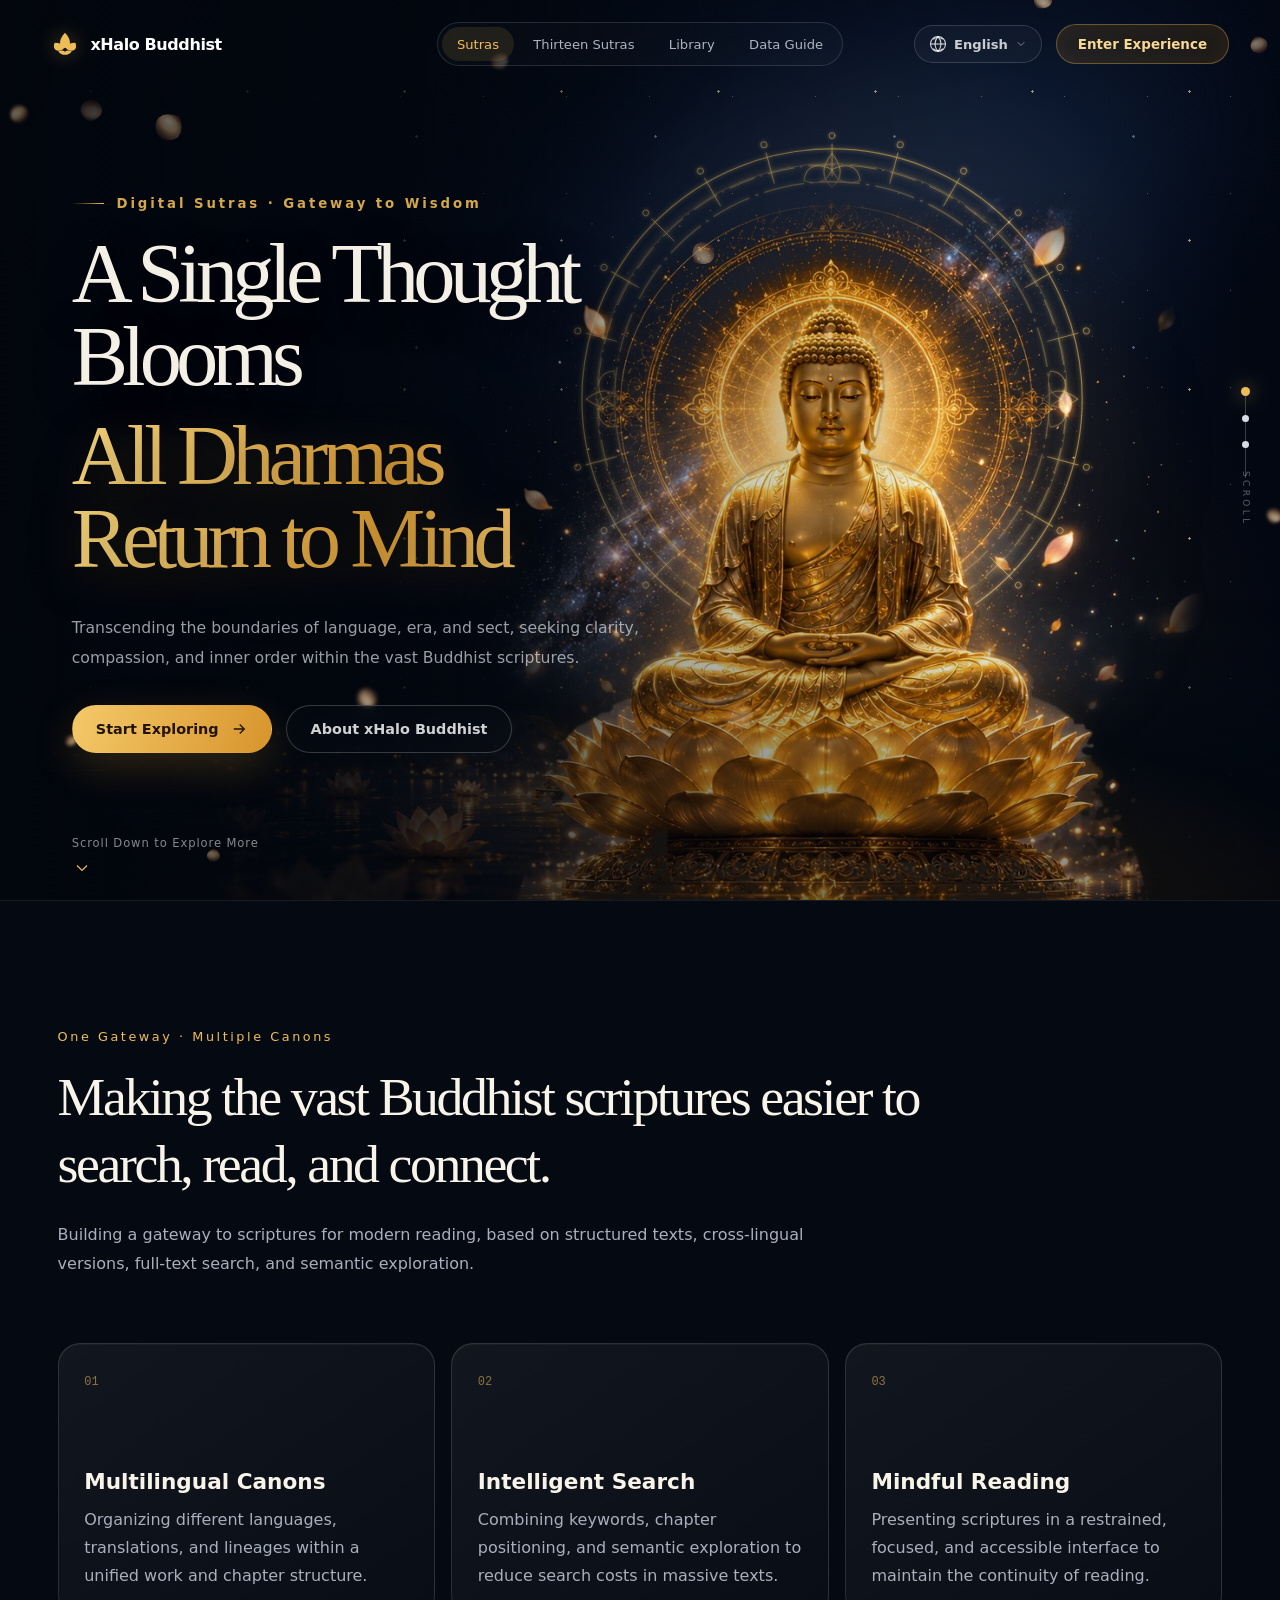
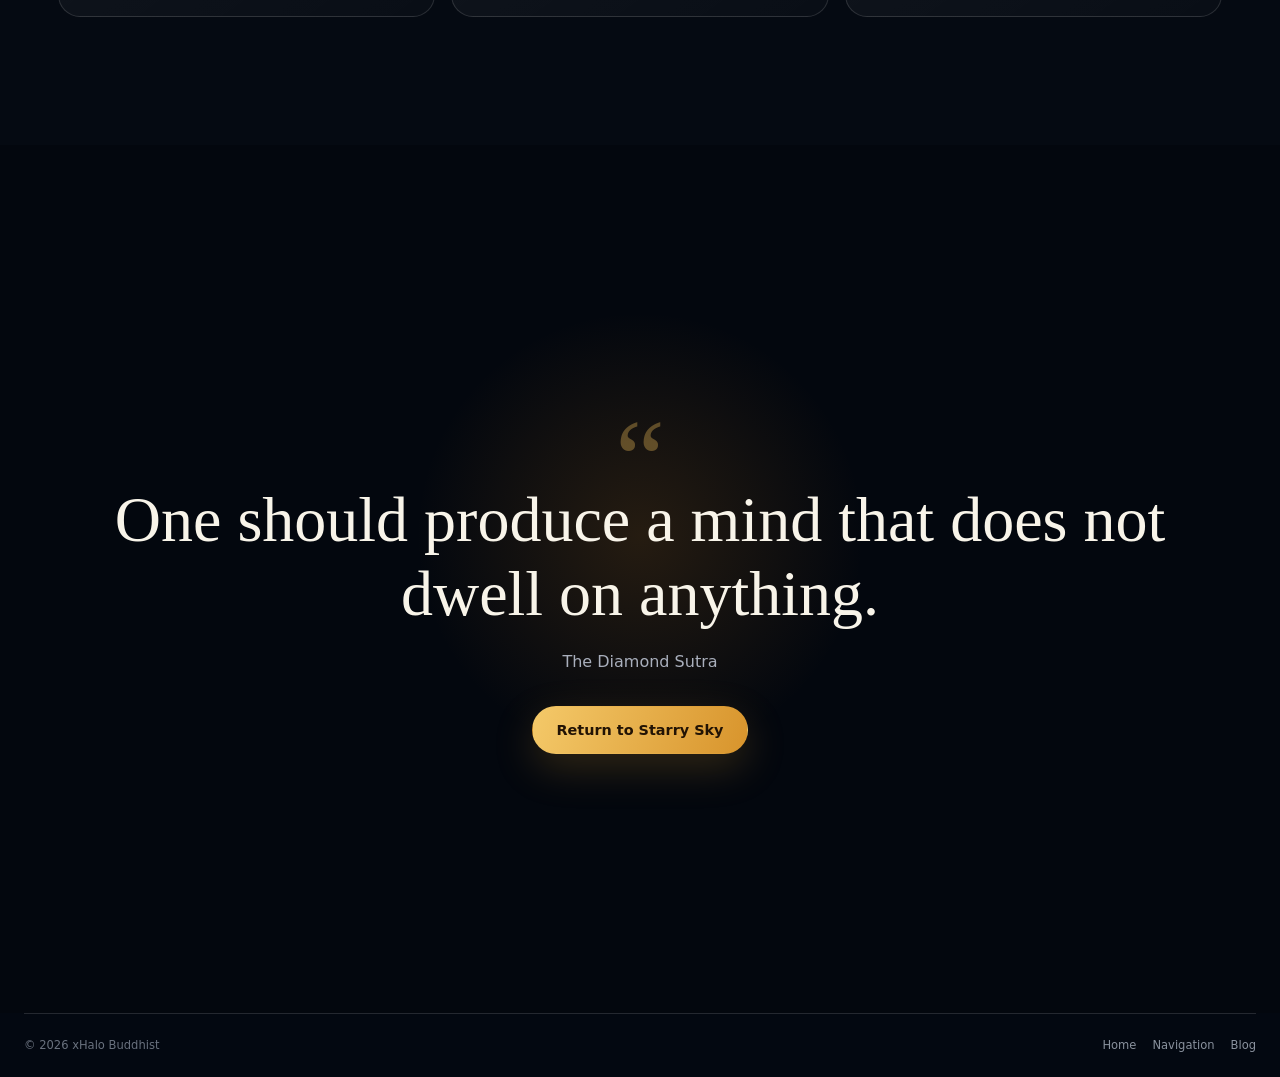
==== commit fc1d1e18: "fix: prioritize manual locale over browser language" ====
--- a/index.html
+++ b/index.html
@@ -290,7 +290,7 @@
 </div></section>
 </main>
 <footer class="home-footer"><p>© 2026 xHalo Buddhist</p><nav aria-label="页脚导航"><a href="https://xhalo.co/" data-footer-link="home">主页</a><a href="https://ai.xhalo.co/" data-footer-link="navigation">导航</a><a href="https://ranbeis.com/" data-footer-link="blog">博客</a></nav></footer>
-<script src="/i18n.js?v=8.1.5" defer></script>
+<script src="/i18n.js?v=8.1.6" defer></script>
 <script defer="" src="/app.js?v=8.1.5"></script>
 </body>
 </html>
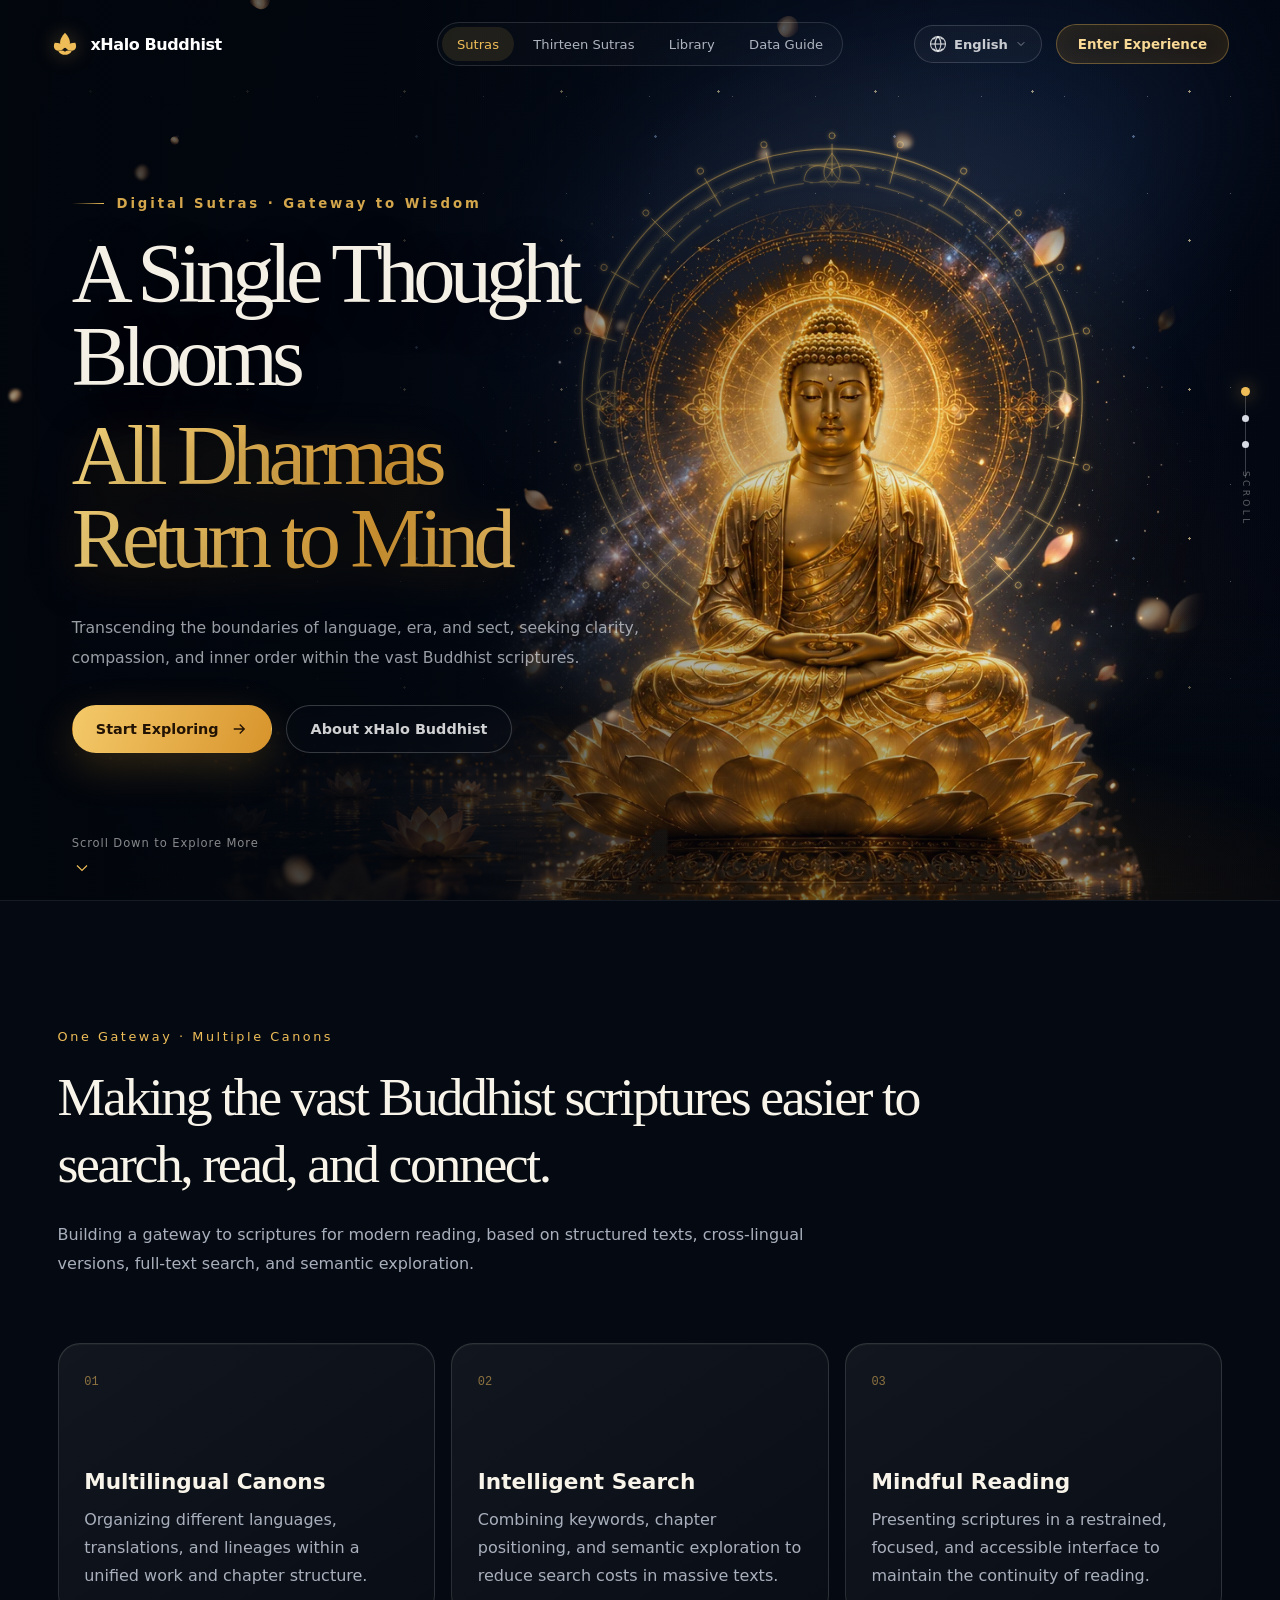
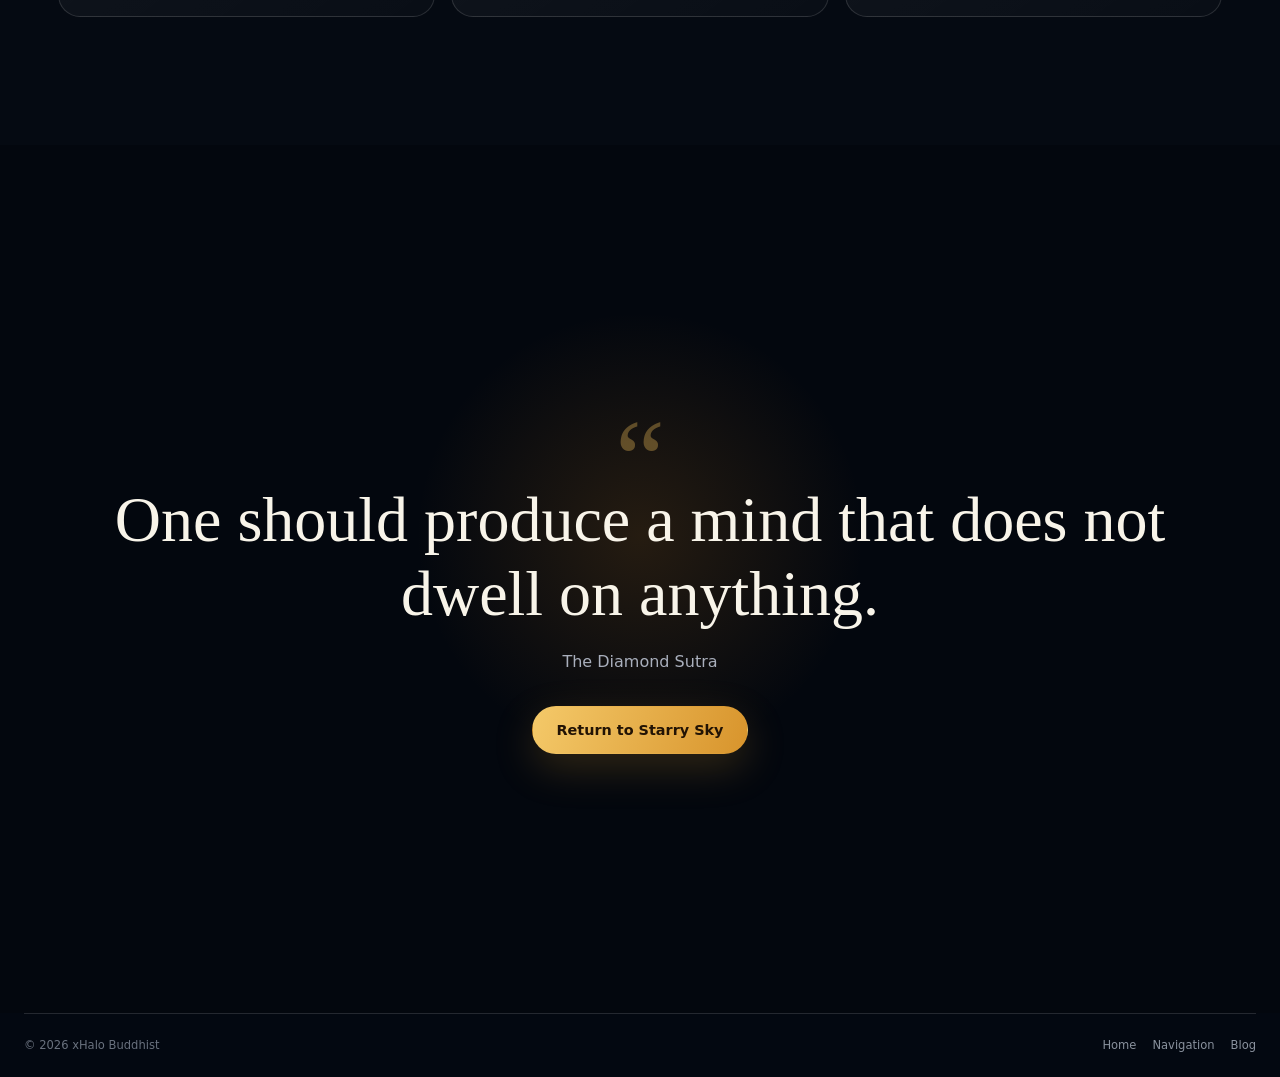
==== commit d3d7a1e3: "feat(landing): add passive xHalo account controls" ====
--- a/index.html
+++ b/index.html
@@ -292,5 +292,6 @@
 <footer class="home-footer"><p>© 2026 xHalo Buddhist</p><nav aria-label="页脚导航"><a href="https://xhalo.co/" data-footer-link="home">主页</a><a href="https://ai.xhalo.co/" data-footer-link="navigation">导航</a><a href="https://ranbeis.com/" data-footer-link="blog">博客</a></nav></footer>
 <script src="/i18n.js?v=8.1.6" defer></script>
 <script defer="" src="/app.js?v=8.1.5"></script>
+<script defer src="/account-controls.js?v=1"></script>
 </body>
 </html>
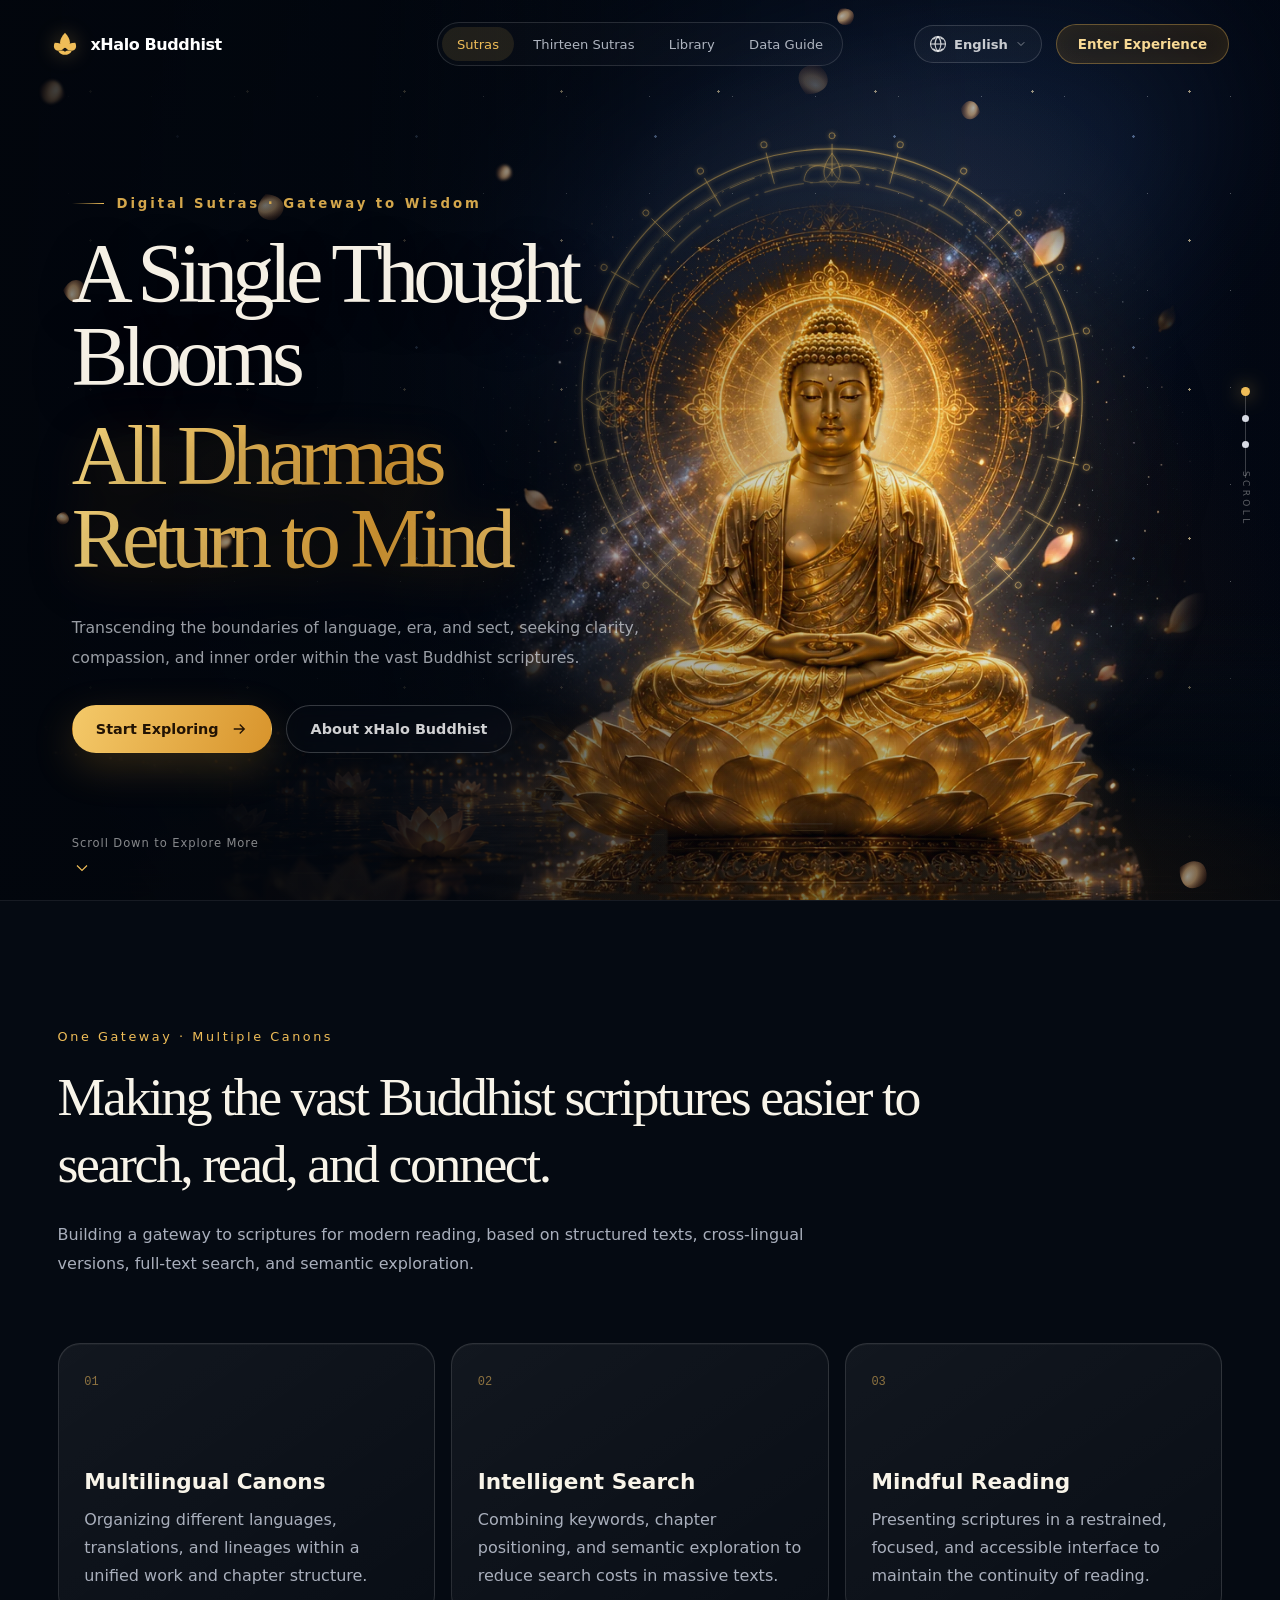
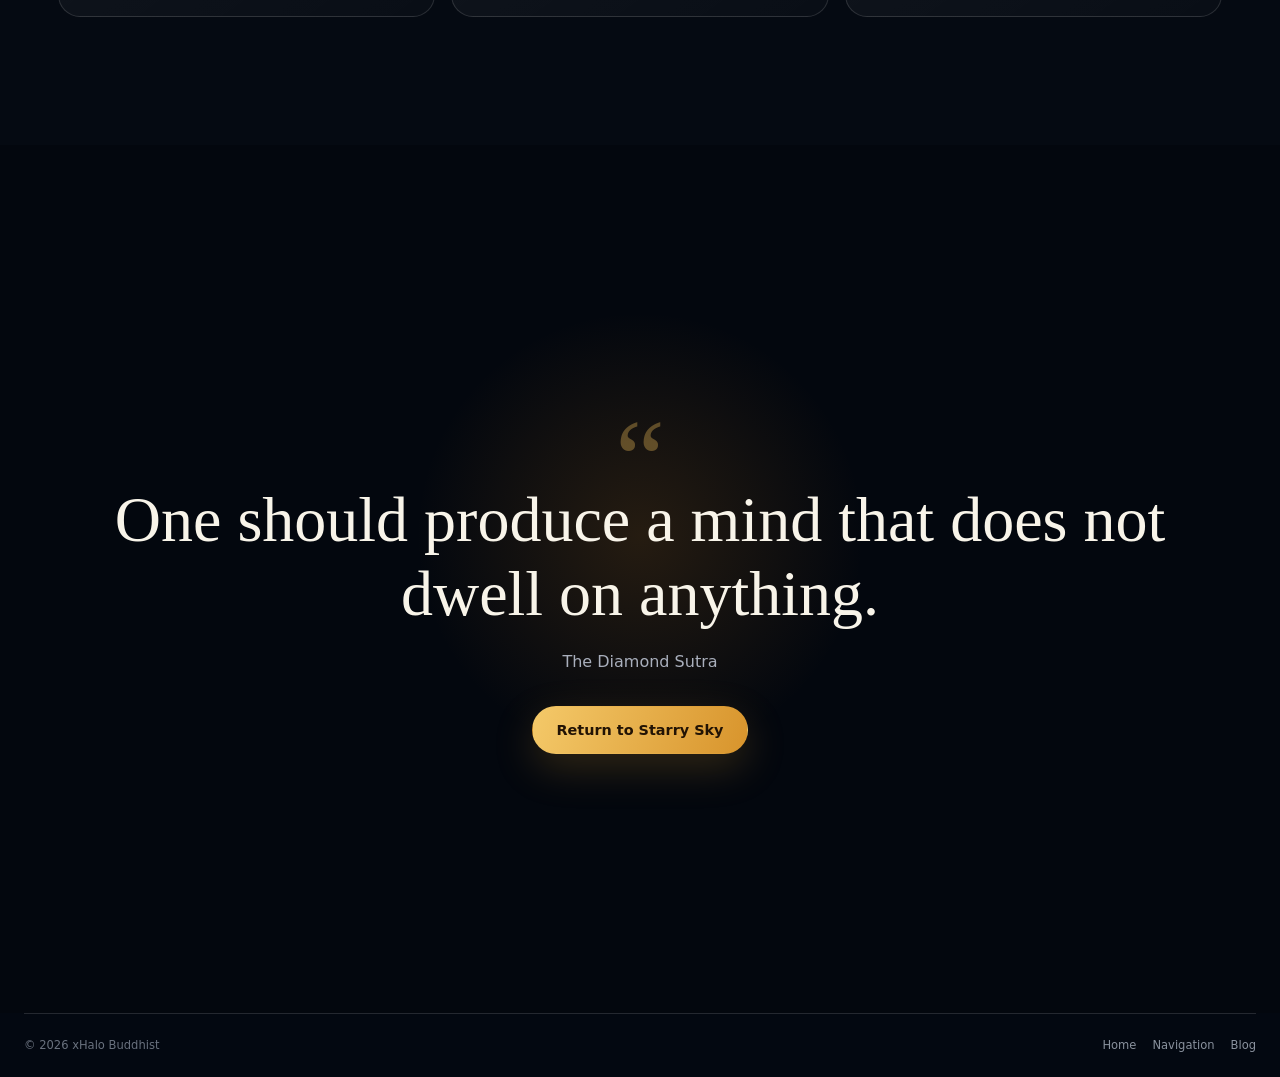
==== commit 8375d364: "fix(landing): configure account and chat endpoints" ====
--- a/index.html
+++ b/index.html
@@ -292,6 +292,6 @@
 <footer class="home-footer"><p>© 2026 xHalo Buddhist</p><nav aria-label="页脚导航"><a href="https://xhalo.co/" data-footer-link="home">主页</a><a href="https://ai.xhalo.co/" data-footer-link="navigation">导航</a><a href="https://ranbeis.com/" data-footer-link="blog">博客</a></nav></footer>
 <script src="/i18n.js?v=8.1.6" defer></script>
 <script defer="" src="/app.js?v=8.1.5"></script>
-<script defer src="/account-controls.js?v=1"></script>
+<script defer src="/account-controls.js?v=2"></script>
 </body>
 </html>
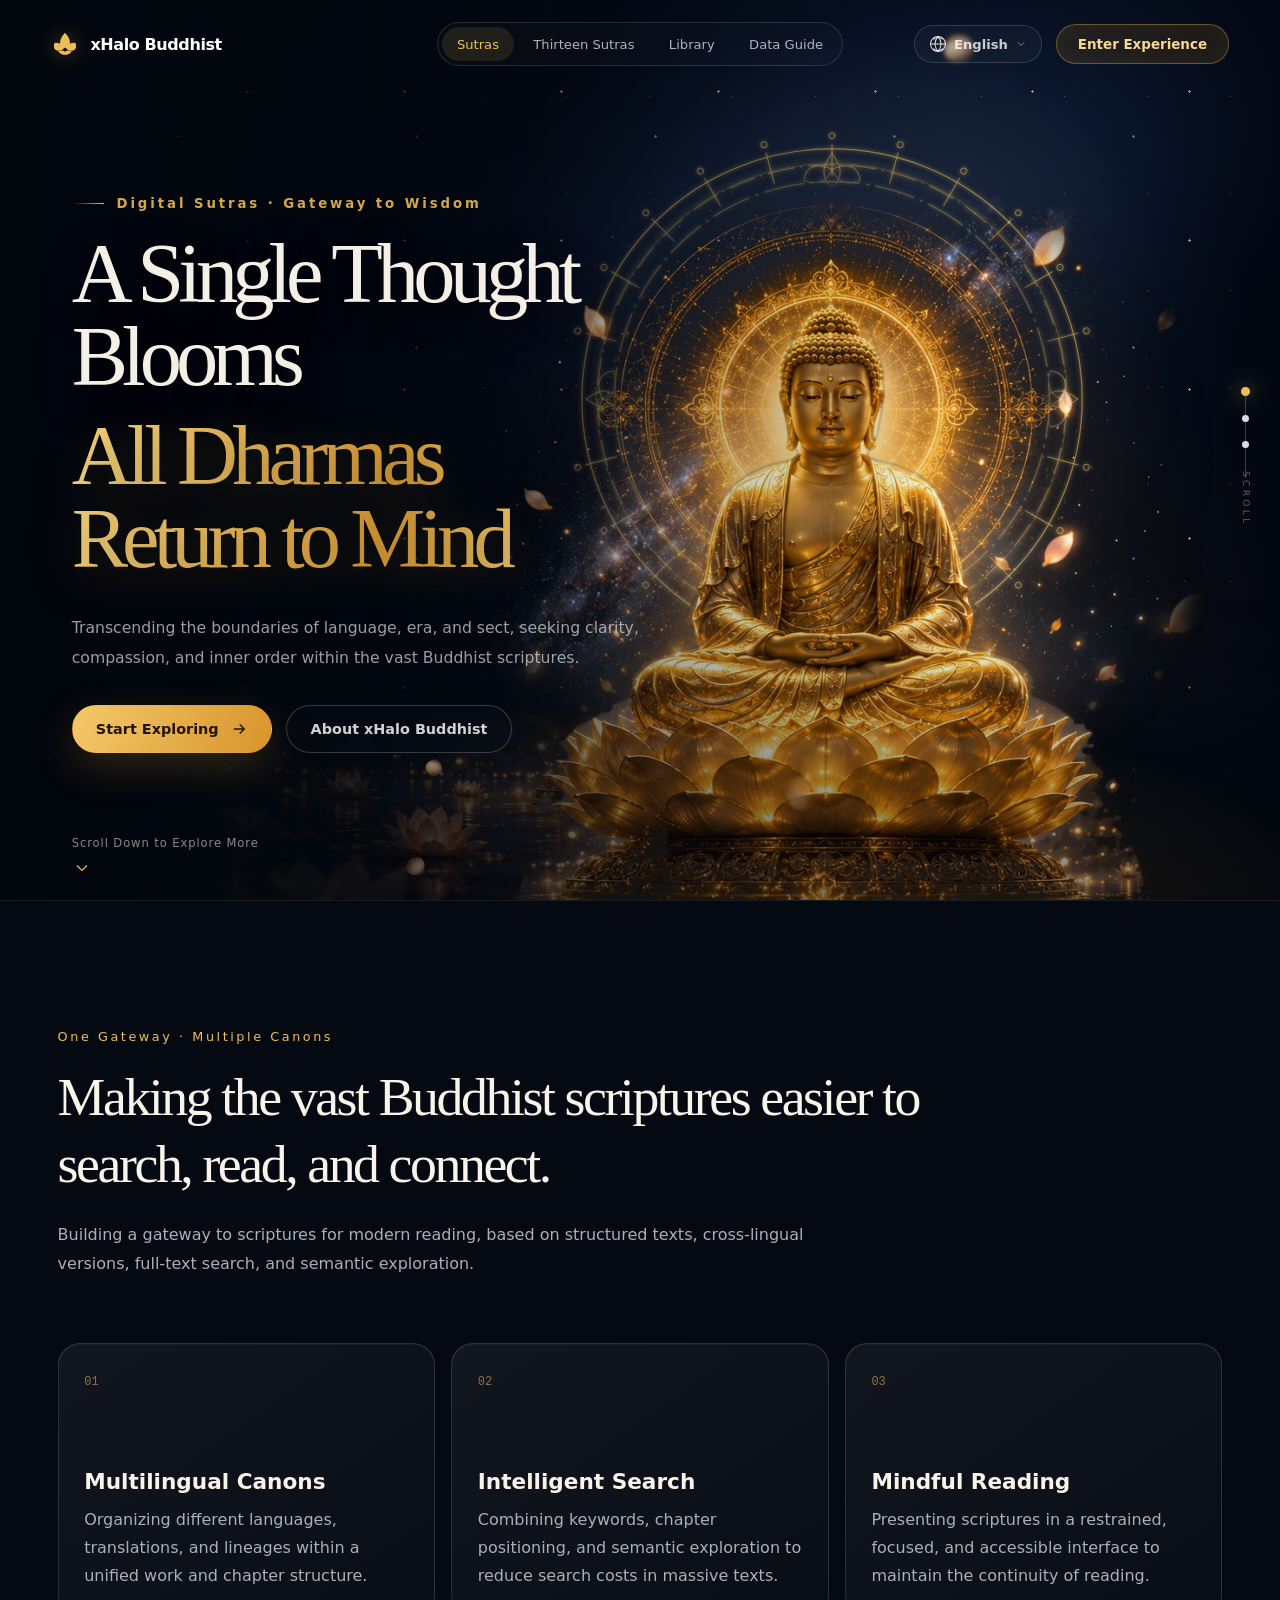
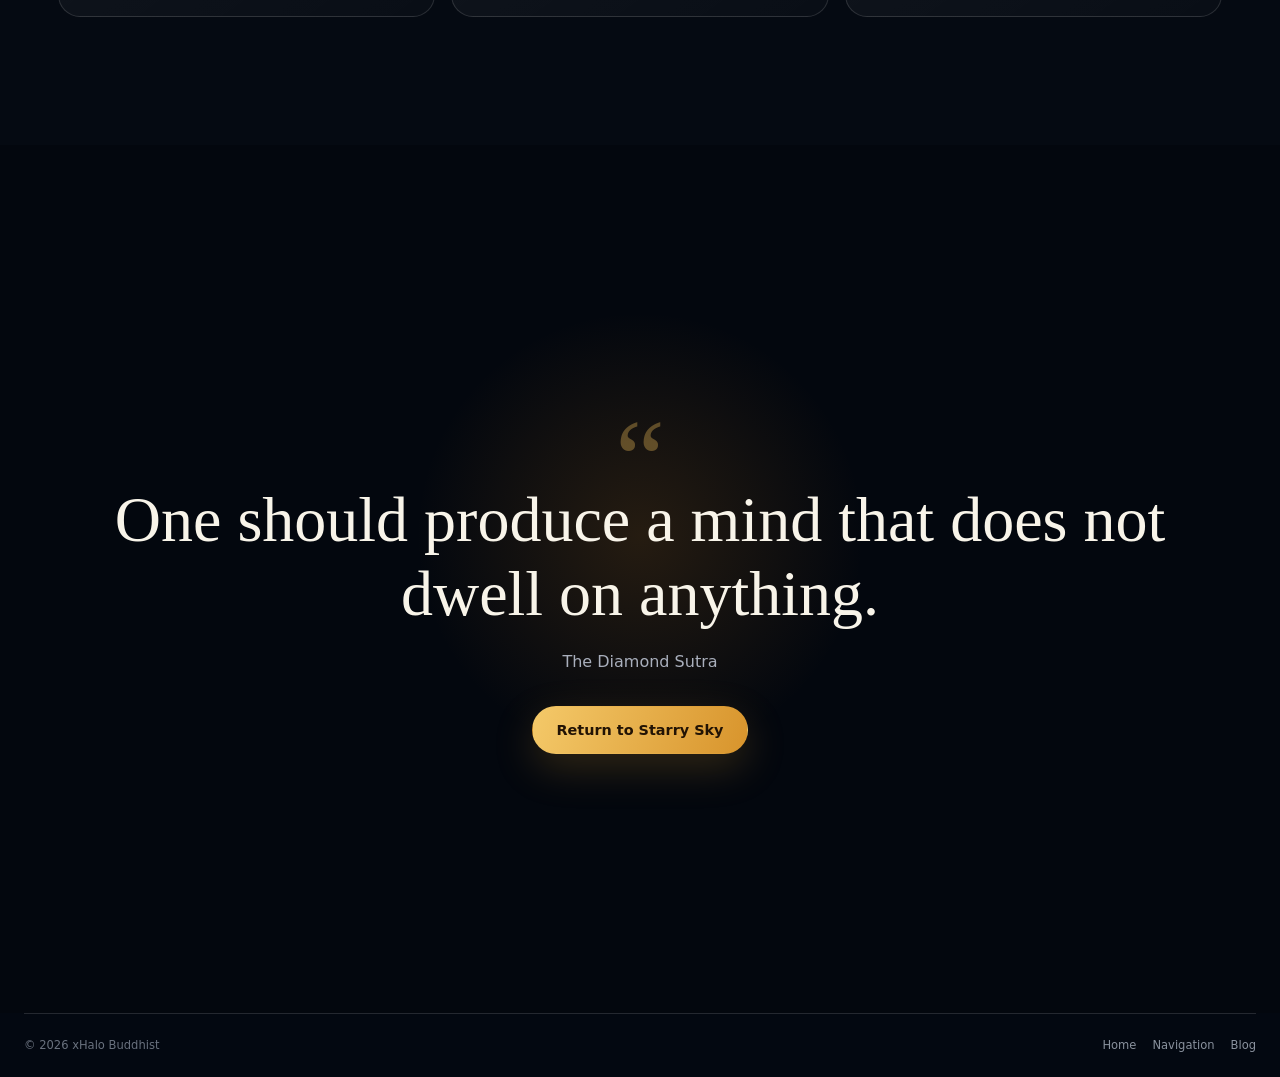
==== commit 3a0a85ea: "perf: fix hero animation jank from per-frame canvas gradient allocation The reported "rotating halo " ====
--- a/index.html
+++ b/index.html
@@ -291,7 +291,7 @@
 </main>
 <footer class="home-footer"><p>© 2026 xHalo Buddhist</p><nav aria-label="页脚导航"><a href="https://xhalo.co/" data-footer-link="home">主页</a><a href="https://ai.xhalo.co/" data-footer-link="navigation">导航</a><a href="https://ranbeis.com/" data-footer-link="blog">博客</a></nav></footer>
 <script src="/i18n.js?v=8.1.6" defer></script>
-<script defer="" src="/app.js?v=8.1.5"></script>
+<script defer="" src="/app.js?v=8.1.6"></script>
 <script defer src="/account-controls.js?v=2"></script>
 </body>
 </html>
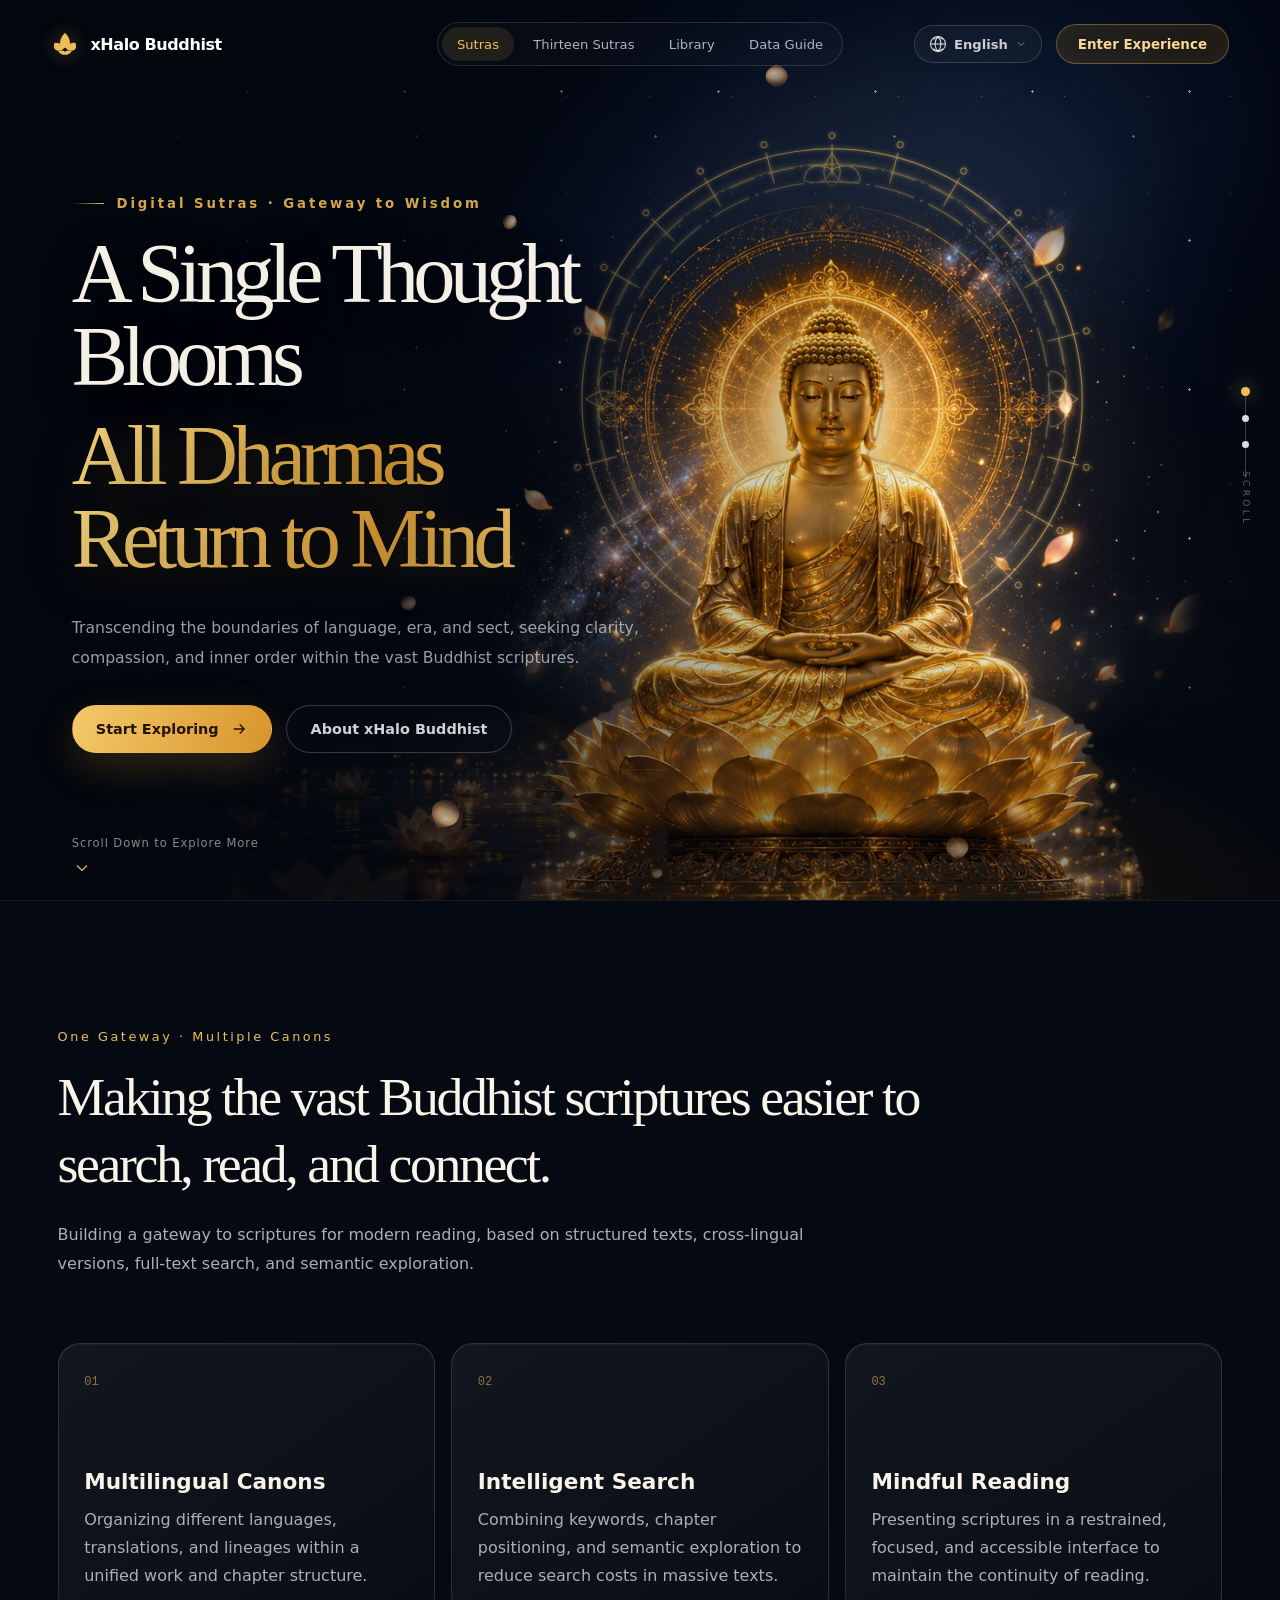
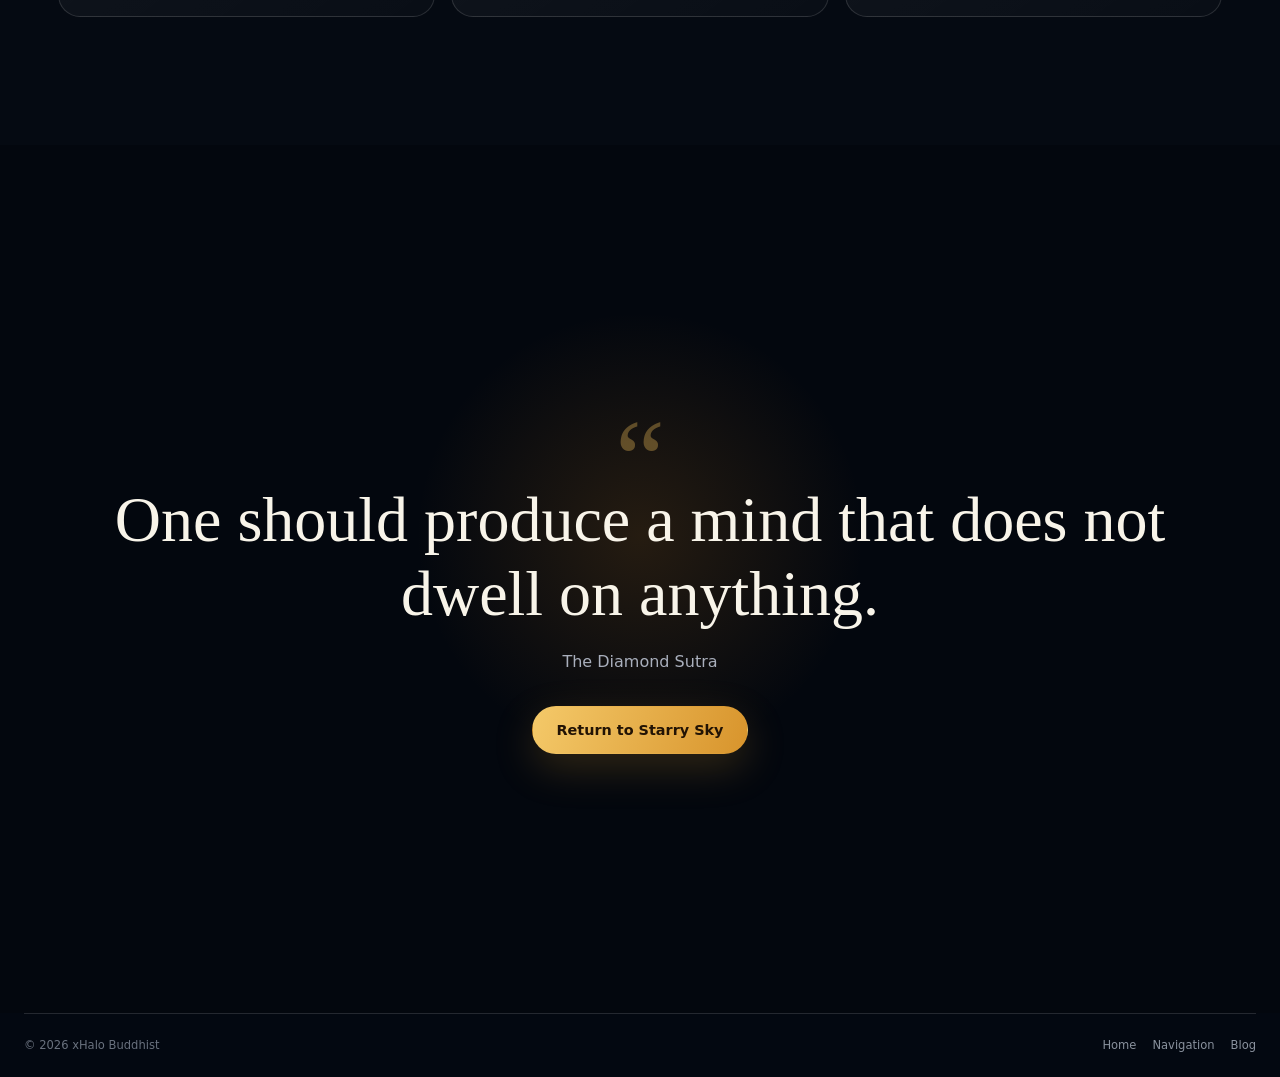
==== commit eed59a78: "perf: cut hero canvas pixel work ~4x to fix jank on high-DPI displays The previous round helped but " ====
--- a/index.html
+++ b/index.html
@@ -42,7 +42,7 @@
   .lang-dropdown { position: absolute; opacity: 0; visibility: hidden; list-style: none; margin: 0; padding: 0; z-index: 200; }
   .lang-selector.open .lang-dropdown { opacity: 1; visibility: visible; }
 </style>
-<link as="image" fetchpriority="high" href="/assets/buddha-backdrop-v8.webp" rel="preload"/><link as="image" fetchpriority="high" href="/assets/buddha-foreground.webp" rel="preload"/><link as="image" href="/assets/river-background.webp" rel="preload"/><link href="/styles-v8.css?v=8.1.5" rel="stylesheet"/>
+<link as="image" fetchpriority="high" href="/assets/buddha-backdrop-v8.webp" rel="preload"/><link as="image" fetchpriority="high" href="/assets/buddha-foreground.webp" rel="preload"/><link as="image" href="/assets/river-background.webp" rel="preload"/><link href="/styles-v8.css?v=8.1.7" rel="stylesheet"/>
 <title id="page-title">xHalo Buddhist · 一念花开</title>
 
   <!-- SEO Multilingual alternates -->
@@ -291,7 +291,7 @@
 </main>
 <footer class="home-footer"><p>© 2026 xHalo Buddhist</p><nav aria-label="页脚导航"><a href="https://xhalo.co/" data-footer-link="home">主页</a><a href="https://ai.xhalo.co/" data-footer-link="navigation">导航</a><a href="https://ranbeis.com/" data-footer-link="blog">博客</a></nav></footer>
 <script src="/i18n.js?v=8.1.6" defer></script>
-<script defer="" src="/app.js?v=8.1.6"></script>
+<script defer="" src="/app.js?v=8.1.7"></script>
 <script defer src="/account-controls.js?v=2"></script>
 </body>
 </html>
--- a/styles-v8.css
+++ b/styles-v8.css
@@ -695,9 +695,12 @@
 }
 #water-canvas {
   position: absolute;
-  inset-block: 0;
+  /* Bottom-anchored: app.js sizes this canvas to just the bottom strip the glints and fireflies
+     actually occupy (see WATER_STRIP) rather than the full hero, so it must not be pinned to the
+     top. Its height comes from the inline style app.js sets. */
+  top: auto;
+  bottom: 0;
   z-index: 6;
-  height: 100%;
   pointer-events: none;
 }
 #petal-canvas { z-index: 8; }
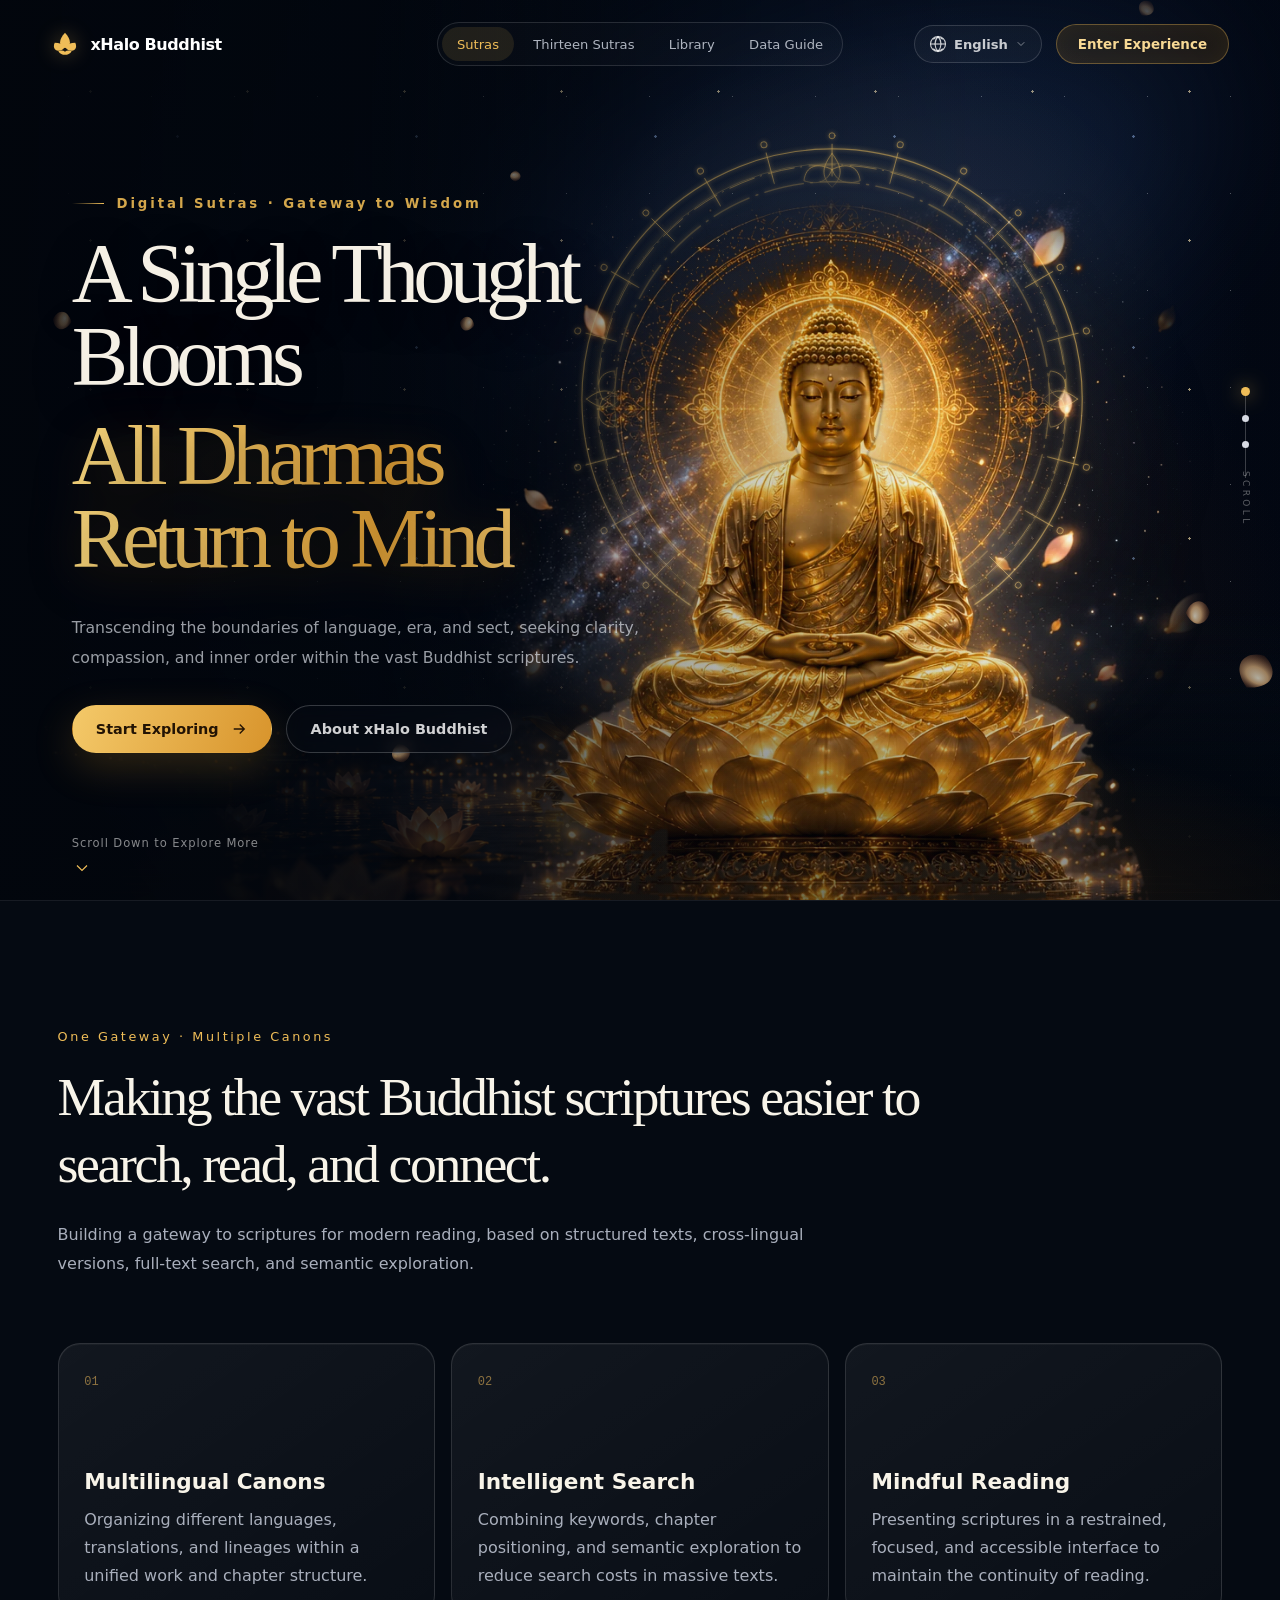
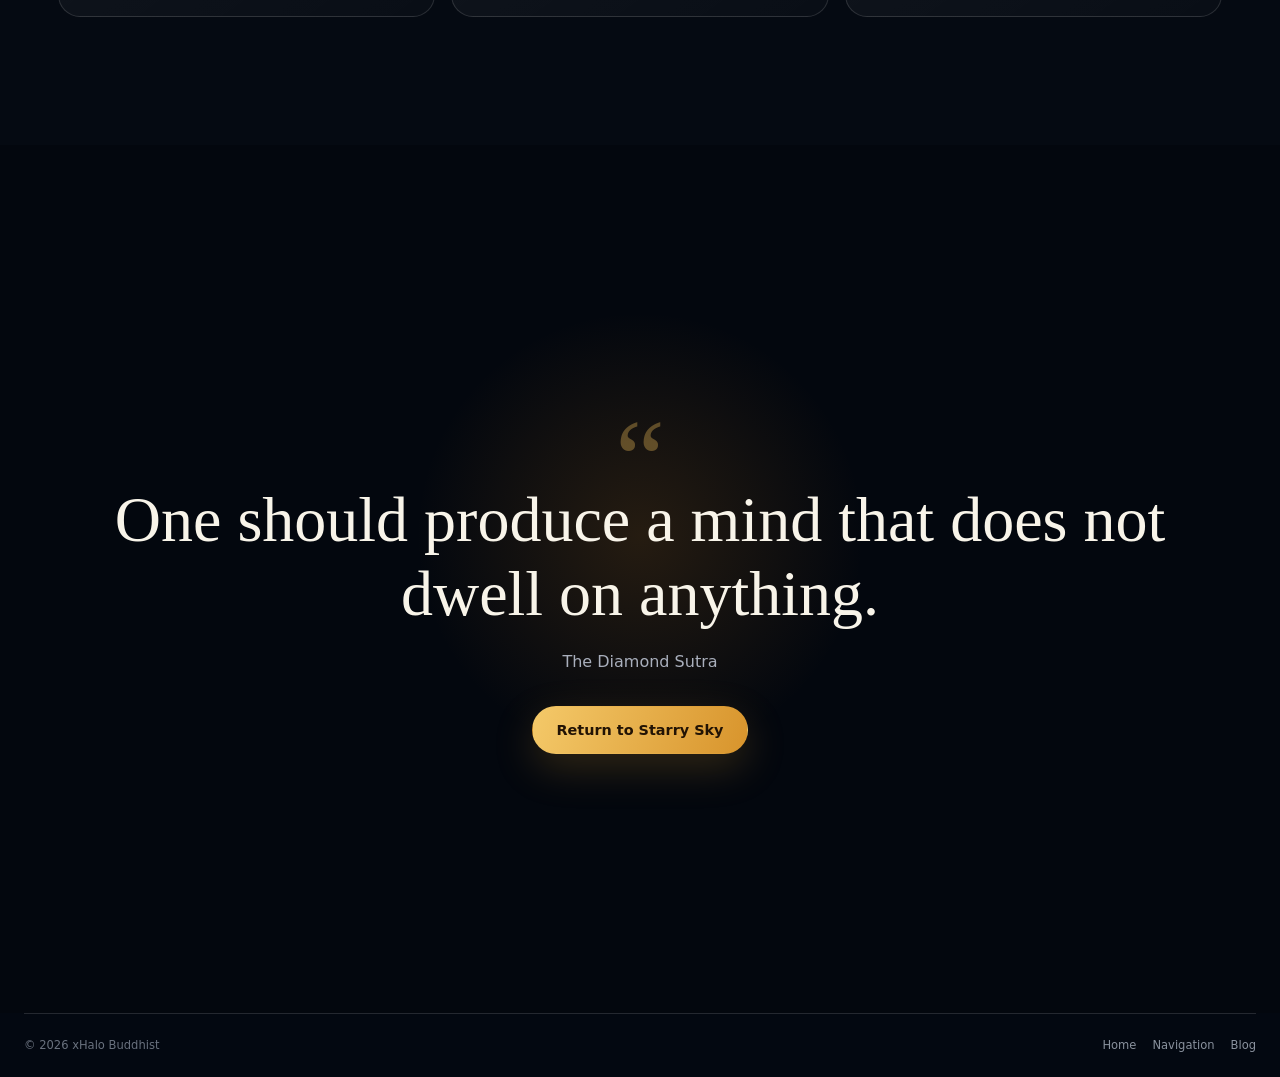
==== commit 49538300: "fix: make deploys actually reach visitors (edge cache was serving stale JS/CSS) The hero performance" ====
--- a/index.html
+++ b/index.html
@@ -42,7 +42,7 @@
   .lang-dropdown { position: absolute; opacity: 0; visibility: hidden; list-style: none; margin: 0; padding: 0; z-index: 200; }
   .lang-selector.open .lang-dropdown { opacity: 1; visibility: visible; }
 </style>
-<link as="image" fetchpriority="high" href="/assets/buddha-backdrop-v8.webp" rel="preload"/><link as="image" fetchpriority="high" href="/assets/buddha-foreground.webp" rel="preload"/><link as="image" href="/assets/river-background.webp" rel="preload"/><link href="/styles-v8.css?v=8.1.7" rel="stylesheet"/>
+<link as="image" fetchpriority="high" href="/assets/buddha-backdrop-v8.webp" rel="preload"/><link as="image" fetchpriority="high" href="/assets/buddha-foreground.webp" rel="preload"/><link as="image" href="/assets/river-background.webp" rel="preload"/><link href="/styles-v8-8.1.7.css" rel="stylesheet"/>
 <title id="page-title">xHalo Buddhist · 一念花开</title>
 
   <!-- SEO Multilingual alternates -->
@@ -291,7 +291,7 @@
 </main>
 <footer class="home-footer"><p>© 2026 xHalo Buddhist</p><nav aria-label="页脚导航"><a href="https://xhalo.co/" data-footer-link="home">主页</a><a href="https://ai.xhalo.co/" data-footer-link="navigation">导航</a><a href="https://ranbeis.com/" data-footer-link="blog">博客</a></nav></footer>
 <script src="/i18n.js?v=8.1.6" defer></script>
-<script defer="" src="/app.js?v=8.1.7"></script>
+<script defer="" src="/app-8.1.7.js"></script>
 <script defer src="/account-controls.js?v=2"></script>
 </body>
 </html>
--- a/styles-v8-8.1.7.css
+++ b/styles-v8-8.1.7.css
@@ -0,0 +1,1134 @@
+:root {
+  --ink: #f8f4e9;
+  --muted: #a9afbc;
+  --gold: #efbd58;
+  --gold-deep: #9e6818;
+  --night: #030811;
+  --panel: rgba(11, 18, 31, 0.72);
+  --line: rgba(255, 255, 255, 0.13);
+  --mx: 68%;
+  --my: 38%;
+}
+
+* { box-sizing: border-box; }
+html { scroll-behavior: smooth; background: var(--night); }
+body {
+  margin: 0;
+  overflow-x: hidden;
+  background: var(--night);
+  color: var(--ink);
+  font-family: Inter, ui-sans-serif, system-ui, -apple-system, BlinkMacSystemFont, "Segoe UI", "PingFang SC", "Microsoft YaHei", sans-serif;
+  text-rendering: optimizeLegibility;
+}
+a { color: inherit; }
+button, a { -webkit-tap-highlight-color: transparent; }
+button { font: inherit; }
+
+.skip-link {
+  position: fixed;
+  top: 0.75rem;
+  left: 0.75rem;
+  z-index: 999;
+  transform: translateY(-180%);
+  padding: 0.65rem 1rem;
+  border-radius: 999px;
+  background: #fff;
+  color: #111;
+  transition: transform 180ms ease;
+}
+.skip-link:focus { transform: translateY(0); }
+
+.site-header {
+  position: fixed;
+  inset: 0 0 auto;
+  z-index: 100;
+  display: grid;
+  grid-template-columns: 1fr auto 1fr;
+  align-items: center;
+  height: 88px;
+  padding: 0 clamp(1.25rem, 4vw, 4.5rem);
+  transition: background 260ms ease, border-color 260ms ease, height 260ms ease;
+}
+.site-header.scrolled {
+  height: 72px;
+  border-bottom: 1px solid rgba(255,255,255,.08);
+  background: rgba(3, 8, 17, .78);
+  backdrop-filter: blur(18px) saturate(125%);
+}
+.brand {
+  display: inline-flex;
+  align-items: center;
+  justify-self: start;
+  gap: .7rem;
+  width: max-content;
+  color: #fff;
+  font-weight: 650;
+  letter-spacing: -.025em;
+  text-decoration: none;
+}
+.brand-mark { width: 28px; height: 28px; fill: var(--gold); filter: drop-shadow(0 0 10px rgba(239,189,88,.35)); }
+.desktop-nav {
+  display: flex;
+  align-items: center;
+  gap: .25rem;
+  padding: .25rem;
+  border: 1px solid var(--line);
+  border-radius: 999px;
+  background: rgba(255,255,255,.02);
+}
+.desktop-nav a {
+  padding: .62rem .95rem;
+  border-radius: 999px;
+  color: #aeb4bf;
+  font-size: .82rem;
+  text-decoration: none;
+  white-space: nowrap;
+  transition: color 180ms ease, background 180ms ease;
+}
+.desktop-nav a:hover, .desktop-nav a.active {
+  background: rgba(239,189,88,.11);
+  color: var(--gold);
+}
+.header-cta {
+  justify-self: end;
+  padding: .72rem 1.3rem;
+  border: 1px solid rgba(239,189,88,.35);
+  border-radius: 999px;
+  background: rgba(162,104,23,.16);
+  color: #f7d894;
+  font-size: .84rem;
+  font-weight: 650;
+  text-decoration: none;
+  box-shadow: inset 0 0 22px rgba(239,189,88,.05);
+  transition: transform 180ms ease, background 180ms ease;
+}
+.header-cta:hover { transform: translateY(-2px); background: rgba(162,104,23,.28); }
+.menu-button, .mobile-menu { display: none; }
+
+.hero {
+  position: relative;
+  min-height: 100svh;
+  height: 100dvh;
+  overflow: hidden;
+  isolation: isolate;
+  background:
+    radial-gradient(circle at 73% 45%, rgba(113,72,25,.22), transparent 34%),
+    radial-gradient(circle at 22% 32%, rgba(19,47,93,.20), transparent 31%),
+    linear-gradient(110deg, #02060d 0%, #040b18 48%, #030711 100%);
+}
+.star-field {
+  position: absolute;
+  inset: 0;
+  z-index: -6;
+  opacity: .9;
+  background-image:
+    radial-gradient(circle, rgba(255,231,174,.92) 0 1px, transparent 1.4px),
+    radial-gradient(circle, rgba(167,204,255,.7) 0 1px, transparent 1.5px),
+    radial-gradient(circle, rgba(255,255,255,.45) 0 .7px, transparent 1px);
+  background-size: 157px 149px, 239px 211px, 83px 97px;
+  background-position: 12px 17px, 58px 31px, 27px 48px;
+  mask-image: linear-gradient(to right, #000, rgba(0,0,0,.78));
+}
+.aurora {
+  position: absolute;
+  z-index: -5;
+  width: 58vw;
+  height: 28vw;
+  border-radius: 50%;
+  filter: blur(70px);
+  opacity: .18;
+  transform: rotate(-20deg);
+  pointer-events: none;
+}
+.aurora-one { top: 4%; right: 4%; background: #345aa1; }
+.aurora-two { right: 18%; bottom: -12%; background: #c1762e; opacity: .12; }
+
+.hero-art {
+  position: absolute;
+  z-index: -3;
+  top: 0;
+  right: -2vw;
+  width: min(65vw, 990px);
+  height: 100%;
+  transform: translate3d(var(--art-x, 0), var(--art-y, 0), 0) scale(1.045);
+  transform-origin: 60% 46%;
+  will-change: transform;
+}
+.hero-art picture, .hero-art img { display: block; width: 100%; height: 100%; }
+.hero-art img {
+  object-fit: cover;
+  object-position: center;
+  filter: saturate(1.04) contrast(1.02);
+  -webkit-mask-image: linear-gradient(to right, transparent 0, rgba(0,0,0,.08) 4%, #000 24%, #000 92%, transparent 100%);
+  mask-image: linear-gradient(to right, transparent 0, rgba(0,0,0,.08) 4%, #000 24%, #000 92%, transparent 100%);
+}
+.art-bloom {
+  position: absolute;
+  inset: 5% 8% 12% 8%;
+  z-index: -1;
+  border-radius: 50%;
+  background: radial-gradient(circle at 51% 40%, rgba(255,205,104,.28), rgba(208,116,32,.06) 37%, transparent 68%);
+  filter: blur(32px);
+  animation: breathe 5.8s ease-in-out infinite;
+}
+.cursor-light {
+  position: absolute;
+  inset: 0;
+  z-index: -2;
+  pointer-events: none;
+  background: radial-gradient(460px circle at var(--mx) var(--my), rgba(248,196,94,.10), transparent 68%);
+}
+.hero-vignette {
+  position: absolute;
+  inset: 0;
+  z-index: 2;
+  pointer-events: none;
+  background:
+    linear-gradient(to right, rgba(2,6,13,.96) 0%, rgba(2,6,13,.83) 31%, rgba(2,6,13,.25) 55%, rgba(2,6,13,.04) 77%),
+    linear-gradient(to top, rgba(1,4,9,.66), transparent 36%);
+}
+#petal-canvas {
+  position: absolute;
+  inset: 0;
+  z-index: 3;
+  width: 100%;
+  height: 100%;
+  pointer-events: none;
+}
+
+.hero-content {
+  position: relative;
+  z-index: 10;
+  display: flex;
+  flex-direction: column;
+  justify-content: center;
+  width: min(47rem, 52vw);
+  height: 100%;
+  padding: 8rem 0 5rem clamp(2rem, 7vw, 7.2rem);
+}
+.eyebrow {
+  display: flex;
+  align-items: center;
+  gap: .8rem;
+  margin: 0 0 1.4rem;
+  color: #d4a74c;
+  font-size: .83rem;
+  font-weight: 600;
+  letter-spacing: .22em;
+}
+.eyebrow span { width: 2rem; height: 1px; background: linear-gradient(to right, transparent, var(--gold)); }
+.hero h1 {
+  margin: 0;
+  font-family: "Songti SC", "STSong", "Noto Serif CJK SC", Georgia, serif;
+  font-weight: 400;
+  font-size: clamp(4rem, 6.6vw, 7rem);
+  line-height: .98;
+  letter-spacing: -.07em;
+  text-shadow: 0 10px 45px rgba(0,0,0,.38);
+}
+.hero h1 span, .hero h1 em { display: block; font-style: normal; }
+.hero h1 span { color: #f5f0e5; }
+.hero h1 em {
+  margin-top: .2em;
+  color: transparent;
+  background: linear-gradient(100deg, #f6d67e 0%, #d79a35 55%, #f7db8c 100%);
+  -webkit-background-clip: text;
+  background-clip: text;
+  filter: drop-shadow(0 7px 24px rgba(208,134,31,.18));
+}
+.hero-lead {
+  max-width: 36rem;
+  margin: 2rem 0 0;
+  color: rgba(226,230,238,.68);
+  font-size: clamp(.98rem, 1.2vw, 1.14rem);
+  line-height: 1.9;
+}
+.hero-actions { display: flex; flex-wrap: wrap; gap: .9rem; margin-top: 2rem; }
+.button {
+  display: inline-flex;
+  align-items: center;
+  justify-content: center;
+  gap: .7rem;
+  min-height: 48px;
+  padding: .82rem 1.45rem;
+  border: 1px solid transparent;
+  border-radius: 999px;
+  font-size: .9rem;
+  font-weight: 650;
+  text-decoration: none;
+  transition: transform 180ms ease, background 180ms ease, border-color 180ms ease, box-shadow 180ms ease;
+}
+.button svg { width: 18px; height: 18px; fill: none; stroke: currentColor; stroke-width: 1.8; }
+.button:hover { transform: translateY(-2px); }
+.button-primary {
+  background: linear-gradient(110deg, #f4c969, #d8942c);
+  color: #221304;
+  box-shadow: 0 14px 40px rgba(216,148,44,.22);
+}
+.button-primary:hover { box-shadow: 0 18px 50px rgba(216,148,44,.34); }
+.button-secondary {
+  border-color: rgba(255,255,255,.2);
+  background: rgba(8,13,23,.42);
+  color: rgba(255,255,255,.82);
+  backdrop-filter: blur(10px);
+}
+.button-secondary:hover { border-color: rgba(239,189,88,.45); background: rgba(15,21,33,.67); }
+
+.scroll-hint {
+  position: absolute;
+  z-index: 11;
+  left: clamp(2rem, 7vw, 7.2rem);
+  bottom: max(1.6rem, env(safe-area-inset-bottom));
+  display: flex;
+  flex-direction: column;
+  align-items: flex-start;
+  gap: .5rem;
+  color: rgba(255,255,255,.52);
+  font-size: .72rem;
+  letter-spacing: .08em;
+  text-decoration: none;
+}
+.scroll-hint svg { width: 20px; fill: none; stroke: var(--gold); stroke-width: 1.4; animation: drift-down 1.8s ease-in-out infinite; }
+.side-progress {
+  position: absolute;
+  z-index: 12;
+  right: clamp(1rem, 2.5vw, 2.6rem);
+  top: 43%;
+  display: flex;
+  flex-direction: column;
+  align-items: center;
+  gap: 1.2rem;
+}
+.side-progress::before { content: ""; position: absolute; top: 0; bottom: 3rem; width: 1px; background: rgba(255,255,255,.22); }
+.side-progress i { position: relative; z-index: 1; width: 7px; height: 7px; border-radius: 50%; background: #d7dbe4; }
+.side-progress i:first-child { width: 9px; height: 9px; background: var(--gold); box-shadow: 0 0 18px rgba(239,189,88,.7); }
+.side-progress span { margin-top: .2rem; color: rgba(255,255,255,.35); font-size: .56rem; letter-spacing: .38em; writing-mode: vertical-rl; }
+
+.section {
+  position: relative;
+  padding: clamp(5rem, 10vw, 9rem) clamp(1.4rem, 7vw, 7.2rem);
+  background: #050a12;
+}
+.section-intro { border-top: 1px solid rgba(255,255,255,.07); }
+.section-kicker { margin-bottom: 1.25rem; color: var(--gold); font-size: .8rem; letter-spacing: .2em; }
+.section h2 {
+  max-width: 60rem;
+  margin: 0;
+  font-family: "Songti SC", "STSong", "Noto Serif CJK SC", Georgia, serif;
+  font-size: clamp(2rem, 4.2vw, 4.6rem);
+  font-weight: 400;
+  line-height: 1.24;
+  letter-spacing: -.045em;
+}
+.section-intro > p { max-width: 48rem; margin: 1.5rem 0 0; color: var(--muted); line-height: 1.8; }
+.feature-grid {
+  display: grid;
+  grid-template-columns: repeat(3, minmax(0, 1fr));
+  gap: 1rem;
+  margin-top: 4rem;
+}
+.feature-card {
+  min-height: 260px;
+  padding: 1.6rem;
+  border: 1px solid var(--line);
+  border-radius: 22px;
+  background: linear-gradient(145deg, rgba(255,255,255,.055), rgba(255,255,255,.018));
+  box-shadow: inset 0 1px 0 rgba(255,255,255,.04);
+}
+.feature-card > span { color: #8d7240; font-family: ui-monospace, SFMono-Regular, Menlo, monospace; font-size: .75rem; }
+.feature-card h3 { margin: 5rem 0 .8rem; font-size: 1.35rem; }
+.feature-card p { margin: 0; color: var(--muted); line-height: 1.75; }
+.section-quote {
+  display: flex;
+  min-height: 68vh;
+  flex-direction: column;
+  align-items: center;
+  justify-content: center;
+  text-align: center;
+  background:
+    radial-gradient(circle at 50% 45%, rgba(193,122,30,.18), transparent 28%),
+    #03070e;
+}
+.quote-mark { height: 4rem; color: rgba(239,189,88,.35); font-family: Georgia, serif; font-size: 7rem; line-height: 1; }
+blockquote { margin: 1rem 0; font-family: "Songti SC", "STSong", serif; font-size: clamp(2.2rem, 5vw, 5.2rem); font-weight: 400; }
+.section-quote p { margin: .3rem 0 2.2rem; color: var(--muted); }
+footer {
+  display: flex;
+  align-items: center;
+  justify-content: space-between;
+  padding: 2rem clamp(1.4rem, 7vw, 7.2rem);
+  border-top: 1px solid rgba(255,255,255,.08);
+  background: #02050a;
+  color: rgba(255,255,255,.45);
+  font-size: .8rem;
+}
+.footer-brand { color: rgba(255,255,255,.72); }
+.footer-brand .brand-mark { width: 22px; height: 22px; }
+
+@keyframes breathe { 0%,100% { opacity:.72; transform:scale(.96); } 50% { opacity:1; transform:scale(1.04); } }
+@keyframes drift-down { 0%,100% { transform:translateY(0); } 50% { transform:translateY(7px); } }
+
+@media (max-width: 1000px) {
+  .site-header { grid-template-columns: 1fr auto; }
+  .desktop-nav, .header-cta { display: none; }
+  .menu-button {
+    display: grid;
+    place-content: center;
+    justify-self: end;
+    gap: 6px;
+    width: 42px;
+    height: 42px;
+    border: 1px solid rgba(255,255,255,.14);
+    border-radius: 50%;
+    background: rgba(3,8,17,.35);
+    color: #fff;
+  }
+  .menu-button span { display:block; width:18px; height:1px; background:currentColor; transition:transform 180ms ease; }
+  .menu-button[aria-expanded="true"] span:first-child { transform: translateY(3.5px) rotate(45deg); }
+  .menu-button[aria-expanded="true"] span:last-child { transform: translateY(-3.5px) rotate(-45deg); }
+  .mobile-menu {
+    position: absolute;
+    top: calc(100% + .7rem);
+    right: 1.25rem;
+    display: grid;
+    width: min(280px, calc(100vw - 2.5rem));
+    padding: .7rem;
+    border: 1px solid rgba(255,255,255,.12);
+    border-radius: 20px;
+    background: rgba(4,9,17,.94);
+    box-shadow: 0 24px 70px rgba(0,0,0,.45);
+    backdrop-filter: blur(18px);
+    opacity: 0;
+    visibility: hidden;
+    transform: translateY(-8px) scale(.98);
+    transition: opacity 180ms ease, visibility 180ms ease, transform 180ms ease;
+  }
+  .mobile-menu.open { opacity:1; visibility:visible; transform:none; }
+  .mobile-menu a { padding:.85rem 1rem; border-radius:12px; color:rgba(255,255,255,.76); text-decoration:none; }
+  .mobile-menu a:hover { background:rgba(255,255,255,.06); color:#fff; }
+  .mobile-menu .mobile-cta { margin-top:.35rem; background:linear-gradient(110deg,#f4c969,#d8942c); color:#261504; text-align:center; font-weight:700; }
+}
+
+@media (max-width: 759px) {
+  .site-header { height: 72px; padding: 0 1rem; }
+  .brand { font-size: .9rem; }
+  .brand-mark { width: 24px; height: 24px; }
+  .hero { min-height: 100svh; height: auto; padding-bottom: max(2rem, env(safe-area-inset-bottom)); }
+  .hero-art {
+    top: 0;
+    right: 0;
+    width: 100%;
+    height: 78svh;
+    transform: translate3d(var(--art-x, 0), var(--art-y, 0), 0) scale(1.025);
+  }
+  .hero-art img {
+    object-position: center top;
+    -webkit-mask-image: linear-gradient(to bottom, #000 0%, #000 63%, rgba(0,0,0,.65) 75%, transparent 100%);
+    mask-image: linear-gradient(to bottom, #000 0%, #000 63%, rgba(0,0,0,.65) 75%, transparent 100%);
+  }
+  .hero-vignette {
+    background:
+      linear-gradient(to bottom, rgba(2,6,13,.08) 0%, rgba(2,6,13,.08) 42%, rgba(2,6,13,.72) 65%, #02060d 82%),
+      linear-gradient(to right, rgba(2,6,13,.18), transparent 55%);
+  }
+  .cursor-light, .side-progress { display: none; }
+  .hero-content {
+    justify-content: flex-end;
+    width: 100%;
+    min-height: 100svh;
+    height: auto;
+    padding: 64svh 1.2rem 5.8rem;
+  }
+  .eyebrow { margin-bottom:.9rem; font-size:.68rem; letter-spacing:.16em; }
+  .hero h1 { font-size: clamp(3rem, 16vw, 4.8rem); line-height: .96; }
+  .hero-lead { margin-top:1.2rem; font-size:.9rem; line-height:1.75; }
+  .hero-actions { gap:.65rem; margin-top:1.35rem; }
+  .button { min-height:44px; padding:.72rem 1.1rem; font-size:.8rem; }
+  .scroll-hint { left:1.25rem; bottom:1.1rem; font-size:.62rem; }
+  .section { padding:5rem 1.2rem; }
+  .feature-grid { grid-template-columns:1fr; margin-top:2.5rem; }
+  .feature-card { min-height:210px; }
+  .feature-card h3 { margin-top:3.2rem; }
+  footer { align-items:flex-start; flex-direction:column; gap:1rem; }
+}
+
+@media (prefers-reduced-motion: reduce) {
+  html { scroll-behavior: auto; }
+  *, *::before, *::after { animation-duration: .001ms !important; animation-iteration-count: 1 !important; transition-duration: .001ms !important; }
+  #petal-canvas { display:none; }
+  .hero-art { transform:none !important; }
+}
+
+/* Rotating aureole overlay -------------------------------------------------
+   The detailed Buddha remains a lightweight pre-rendered WebP. These two
+   transparent SVG annuli add real motion without loading a 3D model, video,
+   or another raster asset. Only transform/opacity are animated. */
+.rotating-halo {
+  position: absolute;
+  z-index: 2;
+  left: 50%;
+  top: 30.2%;
+  width: min(42vw, 62vh);
+  aspect-ratio: 1;
+  transform: translate(-50%, -50%);
+  border-radius: 50%;
+  pointer-events: none;
+  isolation: isolate;
+  contain: layout paint;
+  opacity: .78;
+  mix-blend-mode: screen;
+  /* Keep the overlay in the aureole band so no animated line crosses the face. */
+  -webkit-mask-image: radial-gradient(circle, transparent 0 51%, #000 58% 100%);
+  mask-image: radial-gradient(circle, transparent 0 51%, #000 58% 100%);
+}
+.halo-disc {
+  position: absolute;
+  inset: 0;
+  width: 100%;
+  height: 100%;
+  overflow: visible;
+  transform-origin: 50% 50%;
+  will-change: transform;
+}
+.halo-stroke {
+  fill: none;
+  stroke: rgba(255, 205, 101, .76);
+  stroke-linecap: round;
+  stroke-linejoin: round;
+  vector-effect: non-scaling-stroke;
+}
+.halo-stroke-inner { stroke: rgba(255, 232, 162, .58); }
+.halo-disc-outer { animation: halo-rotate-clockwise 54s linear infinite; }
+.halo-disc-inner { animation: halo-rotate-counter 37s linear infinite; }
+.rotating-halo::before,
+.rotating-halo::after {
+  content: "";
+  position: absolute;
+  inset: 8%;
+  border-radius: 50%;
+  pointer-events: none;
+}
+.rotating-halo::before {
+  border: 1px solid rgba(255, 212, 116, .34);
+  box-shadow:
+    0 0 10px rgba(255, 208, 105, .24),
+    inset 0 0 12px rgba(255, 222, 146, .14);
+}
+.rotating-halo::after {
+  inset: 23%;
+  border: 1px dashed rgba(255, 237, 181, .28);
+  animation: halo-rotate-counter 25s linear infinite;
+}
+.motion-paused .halo-disc,
+.motion-paused .rotating-halo::after { animation-play-state: paused; }
+
+@keyframes halo-rotate-clockwise {
+  to { transform: rotate(360deg); }
+}
+@keyframes halo-rotate-counter {
+  to { transform: rotate(-360deg); }
+}
+
+@media (max-width: 759px) {
+  .rotating-halo {
+    top: 31.2%;
+    width: 82vw;
+    opacity: .68;
+    -webkit-mask-image: radial-gradient(circle, transparent 0 53%, #000 60% 100%);
+    mask-image: radial-gradient(circle, transparent 0 53%, #000 60% 100%);
+  }
+  .halo-disc-outer { animation-duration: 66s; }
+  .halo-disc-inner { animation-duration: 46s; }
+}
+
+@media (prefers-reduced-motion: reduce) {
+  .halo-disc,
+  .rotating-halo::after { animation: none !important; }
+  .rotating-halo { opacity: .52; }
+}
+
+
+/* v7 — unified max-width scene and independent visual layers ----------------
+   The ambient hero remains full-bleed so ultra-wide displays never expose a
+   hard vertical boundary. All art, copy and controls live inside a centered
+   1920px frame. River, aureole backdrop and Buddha/lotus foreground are
+   independent assets and share one responsive coordinate system. */
+:root {
+  --page-max: 1920px;
+  --content-max: 1440px;
+  --frame-gutter: clamp(1.25rem, 4vw, 4.5rem);
+}
+
+body {
+  background: #030811;
+}
+
+.site-header {
+  left: 50%;
+  right: auto;
+  width: min(100%, var(--page-max));
+  max-width: var(--page-max);
+  transform: translateX(-50%);
+}
+
+.hero {
+  width: 100%;
+  max-width: none;
+  margin: 0;
+  background:
+    radial-gradient(circle at 71% 38%, rgba(43, 72, 126, .20), transparent 32%),
+    radial-gradient(circle at 74% 72%, rgba(154, 91, 31, .13), transparent 31%),
+    radial-gradient(circle at 16% 28%, rgba(12, 38, 76, .18), transparent 34%),
+    linear-gradient(110deg, #02060d 0%, #040b18 48%, #030711 100%);
+}
+
+.hero-frame {
+  position: relative;
+  width: min(100%, var(--page-max));
+  max-width: var(--page-max);
+  height: 100%;
+  margin-inline: auto;
+}
+
+.hero-stage {
+  position: absolute;
+  inset: 0;
+  z-index: 1;
+  overflow: hidden;
+  pointer-events: none;
+}
+
+/* Continuous procedural water remains beneath the photographic river layer,
+   filling its feathered edges and the outer portion of ultra-wide screens. */
+.hero-stage .water-plane {
+  position: absolute;
+  z-index: 0;
+  left: 0;
+  right: 0;
+  bottom: 0;
+  height: clamp(230px, 34vh, 390px);
+  overflow: hidden;
+  background:
+    radial-gradient(ellipse at 68% 112%, rgba(231, 151, 42, .25), transparent 43%),
+    radial-gradient(ellipse at 27% 110%, rgba(218, 143, 42, .14), transparent 46%),
+    linear-gradient(to bottom, rgba(3, 10, 20, 0), rgba(4, 13, 24, .58) 28%, #030811 100%);
+  -webkit-mask-image: linear-gradient(to bottom, transparent 0%, rgba(0,0,0,.5) 22%, #000 52% 100%);
+  mask-image: linear-gradient(to bottom, transparent 0%, rgba(0,0,0,.5) 22%, #000 52% 100%);
+}
+.hero-stage .water-plane::before {
+  content: "";
+  position: absolute;
+  inset: 20% -4% -10%;
+  opacity: .48;
+  background:
+    repeating-linear-gradient(to bottom, transparent 0 7px, rgba(242,190,91,.06) 8px, transparent 9px 16px),
+    linear-gradient(90deg, transparent 0 7%, rgba(234,168,64,.11) 14%, transparent 22% 34%, rgba(248,199,102,.09) 41%, transparent 52% 62%, rgba(220,139,38,.10) 69%, transparent 80% 100%);
+  filter: blur(.35px);
+  transform: perspective(480px) rotateX(64deg) scaleY(1.75);
+  transform-origin: center bottom;
+}
+
+.river-background {
+  position: absolute;
+  z-index: 1;
+  left: 50%;
+  bottom: 0;
+  display: block;
+  width: 100%;
+  height: auto;
+  transform: translateX(-50%);
+  pointer-events: none;
+  filter: saturate(1.035) contrast(1.015);
+}
+.river-background img {
+  display: block;
+  width: 100%;
+  height: auto;
+}
+
+/* Buddha group: static star/mandala backdrop -> rotating SVG aureole ->
+   clean transparent Buddha and lotus foreground. */
+.buddha-group {
+  position: absolute;
+  z-index: 3;
+  right: 4.5%;
+  bottom: -1.5%;
+  width: min(61%, 102dvh, 1125px);
+  aspect-ratio: 900 / 850;
+  transform: translate3d(var(--art-x, 0), var(--art-y, 0), 0);
+  transform-origin: 58% 46%;
+  will-change: transform;
+  isolation: isolate;
+}
+.buddha-backdrop,
+.buddha-foreground {
+  position: absolute;
+  inset: 0;
+  display: block;
+  width: 100%;
+  height: 100%;
+  object-fit: fill;
+  pointer-events: none;
+}
+.buddha-backdrop { z-index: 0; }
+.buddha-foreground {
+  z-index: 3;
+  filter: saturate(1.035) contrast(1.015) drop-shadow(0 0 10px rgba(243,184,75,.08));
+}
+.buddha-group .rotating-halo {
+  z-index: 2;
+  top: 30.2%;
+  width: 72%;
+}
+.buddha-group .art-bloom {
+  z-index: 1;
+  inset: 7% 7% 8%;
+}
+
+#water-canvas,
+#petal-canvas {
+  left: 50%;
+  right: auto;
+  width: min(100%, var(--page-max));
+  max-width: var(--page-max);
+  transform: translateX(-50%);
+}
+#water-canvas {
+  position: absolute;
+  /* Bottom-anchored: app.js sizes this canvas to just the bottom strip the glints and fireflies
+     actually occupy (see WATER_STRIP) rather than the full hero, so it must not be pinned to the
+     top. Its height comes from the inline style app.js sets. */
+  top: auto;
+  bottom: 0;
+  z-index: 6;
+  pointer-events: none;
+}
+#petal-canvas { z-index: 8; }
+
+.hero-vignette {
+  z-index: 7;
+  background:
+    linear-gradient(to right, rgba(2,6,13,.97) 0%, rgba(2,6,13,.84) 29%, rgba(2,6,13,.28) 52%, rgba(2,6,13,.03) 76%),
+    linear-gradient(to top, rgba(1,4,9,.48), transparent 34%);
+}
+
+.hero-content {
+  z-index: 10;
+  width: min(47rem, 50%);
+  padding-left: clamp(2rem, 5.6vw, 6.7rem);
+}
+
+/* The cue is a real absolutely positioned page element. It is no longer baked
+   into the river image and therefore stays crisp and aligned at every width. */
+.scroll-hint {
+  left: clamp(2rem, 5.6vw, 6.7rem);
+  bottom: max(1.35rem, env(safe-area-inset-bottom));
+  z-index: 12;
+}
+.side-progress {
+  right: clamp(1rem, 2.3vw, 2.75rem);
+}
+
+/* Section backgrounds remain full-width; actual page content is capped and
+   centered on screens two and three. */
+.section {
+  width: 100%;
+  padding-inline: clamp(1.4rem, 4.5vw, 5rem);
+}
+.section-inner {
+  width: min(100%, var(--content-max));
+  margin-inline: auto;
+}
+.section-intro .section-inner > p {
+  max-width: 48rem;
+  margin: 1.5rem 0 0;
+  color: var(--muted);
+  line-height: 1.8;
+}
+.section-quote {
+  display: block;
+  min-height: 68vh;
+}
+.section-quote .section-inner {
+  min-height: 68vh;
+  display: flex;
+  flex-direction: column;
+  align-items: center;
+  justify-content: center;
+  text-align: center;
+}
+footer {
+  display: block;
+  padding-inline: clamp(1.4rem, 4.5vw, 5rem);
+}
+.footer-inner {
+  display: flex;
+  align-items: center;
+  justify-content: space-between;
+  width: min(100%, var(--content-max));
+  margin-inline: auto;
+}
+.home-footer {
+  display: grid;
+  grid-template-columns: 1fr auto;
+  align-items: center;
+  gap: 1rem;
+  width: min(calc(100% - 3rem), var(--content-max));
+  min-height: 64px;
+  margin-inline: auto;
+  padding: 0;
+  border-top: 1px solid var(--line);
+  background: transparent;
+  color: #69717e;
+  font-size: 0.72rem;
+}
+.home-footer p { margin: 0; }
+.home-footer nav { display: flex; gap: 1rem; }
+.home-footer a { color: #89919d; text-decoration: none; }
+.home-footer a:hover { color: var(--gold); }
+
+@media (min-width: 1921px) {
+  /* The scene stops growing at 1920px, while ambient gradients continue across
+     the viewport. Feathered river/backdrop edges prevent a visible boundary. */
+  .hero {
+    box-shadow: inset 0 0 190px rgba(0,0,0,.18);
+  }
+}
+
+@media (max-width: 1180px) {
+  .buddha-group {
+    right: -2%;
+    width: min(66%, 101dvh, 950px);
+  }
+  .hero-content { width: 52%; }
+}
+
+@media (max-width: 759px) {
+  .site-header { width: 100%; }
+  .hero-frame { width: 100%; }
+  .hero-stage { inset: 0; }
+  .hero-stage .water-plane,
+  .river-background,
+  #water-canvas { display: none; }
+
+  .buddha-group {
+    top: 3.5svh;
+    right: auto;
+    bottom: auto;
+    left: 50%;
+    width: min(142vw, 620px);
+    transform: translate3d(calc(-50% + var(--art-x, 0)), var(--art-y, 0), 0);
+  }
+  .buddha-group .rotating-halo {
+    top: 30.2%;
+    width: 72%;
+  }
+  .hero-content {
+    width: 100%;
+    min-height: 100svh;
+    height: auto;
+    padding: 61svh 1.2rem 5.8rem;
+  }
+  .scroll-hint {
+    left: 1.2rem;
+    bottom: max(1rem, env(safe-area-inset-bottom));
+  }
+  #petal-canvas { width: 100%; }
+  .section { padding-inline: 1.2rem; }
+  .footer-inner {
+    align-items: flex-start;
+    flex-direction: column;
+    gap: 1rem;
+  }
+  .home-footer {
+    grid-template-columns: 1fr;
+    gap: 0.3rem;
+    width: min(calc(100% - 2rem), var(--content-max));
+    padding: 1rem 0;
+  }
+  .home-footer nav { justify-content: flex-start; }
+}
+
+@media (prefers-reduced-motion: reduce) {
+  .buddha-group { transform: none !important; }
+  #water-canvas { display: none; }
+}
+
+/* v7.1 mobile centering correction */
+@media (max-width: 759px) {
+  .buddha-group {
+    width: min(132vw, 580px);
+    transform: translateX(-50%) translate3d(var(--art-x, 0px), var(--art-y, 0px), 0);
+  }
+}
+
+/* v7.2 soften the baked centre of the source river beneath the independent
+   Buddha group without punching a transparent hole into the water. */
+.river-background::after {
+  content: "";
+  position: absolute;
+  inset: 0;
+  pointer-events: none;
+  background:
+    radial-gradient(ellipse 34% 72% at 58% 8%, rgba(3,8,17,.94) 0%, rgba(3,8,17,.78) 34%, rgba(3,8,17,.26) 62%, transparent 82%);
+}
+
+/* v7.3 final river composition: left-bank river/lotus photography only.
+   The centre and right water are procedural, so no baked Buddha base or sound
+   control can reappear beneath the independent foreground group. */
+.river-background::after { display: none; }
+/* v8 — colour-aware aureole backdrop blending.
+   The raster backdrop is preprocessed into a light-bearing RGBA layer: dark
+   rectangular pixels are removed, luminous mandala/nebula detail is retained,
+   and the outer alpha is feathered broadly. It therefore blends into the page
+   background without exposing the source image bounds. */
+.buddha-group::before {
+  content: "";
+  position: absolute;
+  z-index: -1;
+  inset: 1% -3% 7%;
+  pointer-events: none;
+  border-radius: 50%;
+  background:
+    radial-gradient(ellipse 54% 50% at 52% 40%, rgba(55,82,128,.14) 0%, rgba(24,47,84,.075) 42%, rgba(8,17,31,.02) 66%, transparent 82%),
+    radial-gradient(ellipse 38% 43% at 51% 43%, rgba(225,151,48,.07) 0%, rgba(155,91,26,.028) 46%, transparent 74%);
+  filter: blur(18px);
+}
+.buddha-backdrop {
+  opacity: 1;
+  mix-blend-mode: normal;
+  -webkit-mask-image: none;
+  mask-image: none;
+  filter: saturate(1.045) contrast(1.018) brightness(1.012);
+}
+.buddha-foreground { mix-blend-mode: normal; }
+
+/* Language Selector Dropdown Styles */
+.header-right {
+  display: flex;
+  align-items: center;
+  gap: 0.9rem;
+  justify-self: end;
+}
+
+.lang-selector {
+  position: relative;
+  display: inline-block;
+}
+
+.lang-btn {
+  display: inline-flex;
+  align-items: center;
+  gap: 0.45rem;
+  height: 38px;
+  padding: 0 0.85rem;
+  border: 1px solid rgba(255, 255, 255, 0.15);
+  border-radius: 999px;
+  background: rgba(255, 255, 255, 0.03);
+  color: rgba(255, 255, 255, 0.78);
+  font-size: 0.82rem;
+  font-weight: 600;
+  cursor: pointer;
+  transition: all 220ms ease;
+  outline: none;
+}
+
+.lang-btn:hover {
+  background: rgba(255, 255, 255, 0.08);
+  border-color: rgba(239, 189, 88, 0.4);
+  color: #fff;
+}
+
+.lang-selector.open .lang-btn {
+  background: rgba(255, 255, 255, 0.12);
+  border-color: var(--gold);
+  color: #fff;
+}
+
+.earth-icon {
+  flex-shrink: 0;
+  color: currentColor;
+  transition: transform 300ms ease;
+}
+
+.lang-btn:hover .earth-icon {
+  transform: rotate(15deg);
+}
+
+.arrow-icon {
+  flex-shrink: 0;
+  opacity: 0.6;
+  transition: transform 200ms ease;
+}
+
+.lang-selector.open .arrow-icon {
+  transform: rotate(180deg);
+  opacity: 1;
+}
+
+.lang-dropdown {
+  position: absolute;
+  top: calc(100% + 8px);
+  right: 0;
+  z-index: 200;
+  width: 580px;
+  margin: 0;
+  padding: 1.1rem 1.25rem;
+  border: 1px solid rgba(255, 255, 255, 0.12);
+  border-radius: 20px;
+  background: rgba(4, 9, 17, 0.95);
+  box-shadow: 0 24px 60px rgba(0, 0, 0, 0.65), inset 0 1px 0 rgba(255, 255, 255, 0.06);
+  backdrop-filter: blur(20px) saturate(125%);
+  -webkit-backdrop-filter: blur(20px) saturate(125%);
+  opacity: 0;
+  visibility: hidden;
+  transform: translateY(-8px) scale(0.97);
+  transform-origin: top right;
+  transition: opacity 180ms ease, visibility 180ms ease, transform 180ms ease;
+}
+
+.lang-selector.open .lang-dropdown {
+  opacity: 1;
+  visibility: visible;
+  transform: translateY(0) scale(1);
+}
+
+.lang-grid {
+  display: grid;
+  grid-template-columns: repeat(3, minmax(0, 1fr));
+  gap: 1.25rem;
+}
+
+.lang-col {
+  display: flex;
+  flex-direction: column;
+  gap: 0.6rem;
+}
+
+.lang-col-title {
+  display: flex;
+  flex-direction: column;
+  gap: 0.15rem;
+  padding: 0 0.2rem 0.5rem;
+  border-bottom: 1px solid rgba(255, 255, 255, 0.08);
+  user-select: none;
+}
+
+.lang-col-title span:first-child {
+  color: rgba(255, 255, 255, 0.42);
+  font-size: 0.72rem;
+  font-weight: 700;
+  letter-spacing: 0.08em;
+  text-transform: uppercase;
+}
+
+.lang-col-title span:last-child {
+  color: rgba(255, 255, 255, 0.22);
+  font-size: 0.65rem;
+  font-weight: 600;
+  letter-spacing: 0.05em;
+}
+
+.lang-list {
+  display: flex;
+  flex-direction: column;
+  gap: 0.2rem;
+  margin: 0;
+  padding: 0;
+  list-style: none;
+}
+
+.lang-dropdown li {
+  padding: 0.45rem 0.65rem;
+  border-radius: 8px;
+  color: rgba(255, 255, 255, 0.76);
+  font-size: 0.81rem;
+  font-weight: 600;
+  cursor: pointer;
+  transition: all 180ms ease;
+  outline: none;
+}
+
+.lang-dropdown li:hover,
+.lang-dropdown li:focus {
+  background: rgba(255, 255, 255, 0.06);
+  color: #fff;
+}
+
+.lang-dropdown li.active {
+  background: rgba(239, 189, 88, 0.09);
+  color: var(--gold);
+  font-weight: 700;
+  box-shadow: inset 0 0 10px rgba(239, 189, 88, 0.04);
+}
+
+/* Dropdown Custom Scrollbar */
+.lang-dropdown::-webkit-scrollbar {
+  width: 4px;
+}
+
+.lang-dropdown::-webkit-scrollbar-track {
+  background: transparent;
+}
+
+.lang-dropdown::-webkit-scrollbar-thumb {
+  background: rgba(255, 255, 255, 0.15);
+  border-radius: 99px;
+}
+
+.lang-dropdown::-webkit-scrollbar-thumb:hover {
+  background: rgba(255, 255, 255, 0.3);
+}
+
+/* Responsive adjustments */
+@media (max-width: 1000px) {
+  .lang-dropdown {
+    right: -60px;
+  }
+}
+
+@media (max-width: 759px) {
+  .lang-btn {
+    height: 34px;
+    padding: 0 0.6rem;
+    font-size: 0.78rem;
+  }
+  .lang-dropdown {
+    position: fixed;
+    top: 64px;
+    right: 1rem;
+    left: 1rem;
+    width: auto;
+    max-width: none;
+    max-height: 380px;
+    overflow-y: auto;
+  }
+  .lang-grid {
+    grid-template-columns: repeat(2, minmax(0, 1fr));
+    gap: 1rem;
+  }
+}
+
+@media (max-width: 480px) {
+  .lang-dropdown {
+    right: 1rem;
+    left: 1rem;
+    max-height: 350px;
+  }
+  .lang-grid {
+    grid-template-columns: 1fr;
+    gap: 0.85rem;
+  }
+}
+
+@media (max-width: 400px) {
+  .lang-btn .current-lang-name {
+    display: none;
+  }
+  .lang-btn {
+    padding: 0 0.5rem;
+    gap: 0.2rem;
+  }
+}
+
+
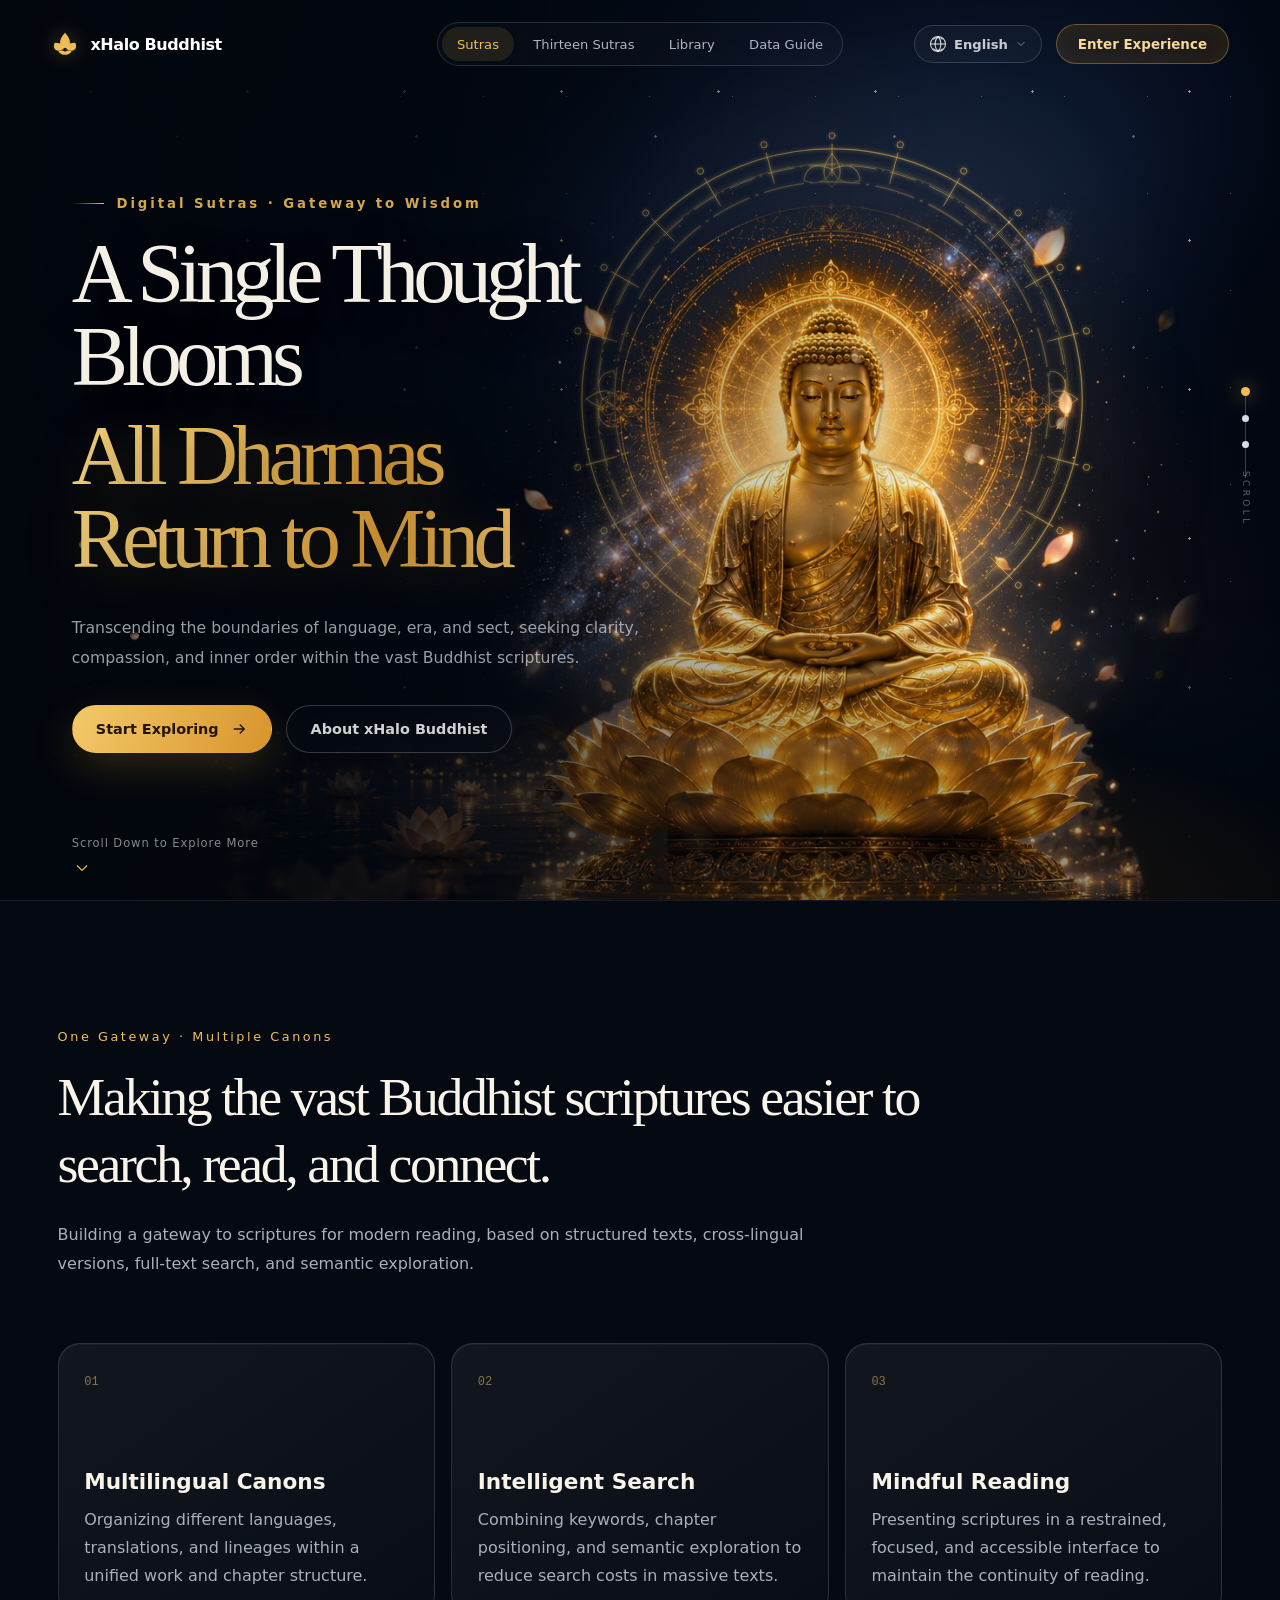
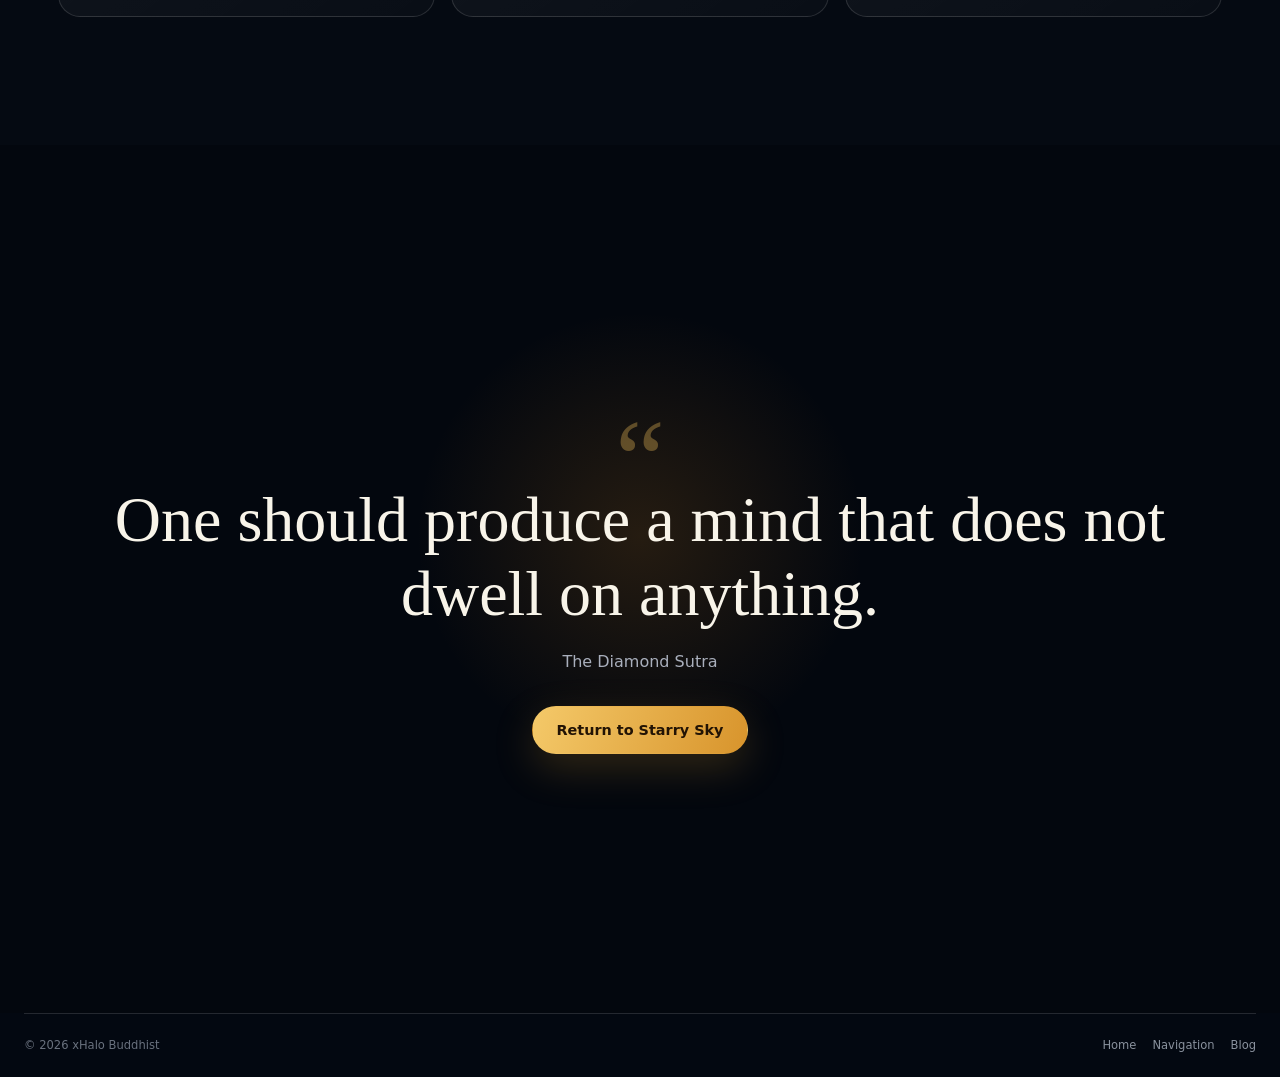
==== commit 257e937d: "Add multilingual Buddhist landing share cards" ====
--- a/index.html
+++ b/index.html
@@ -10,7 +10,18 @@
 <meta id="meta-og-title" content="xHalo Buddhist · 一念花开" property="og:title"/>
 <meta id="meta-og-desc" content="xHalo Buddhist — 多语言佛典目录与经文阅读入口。" property="og:description"/>
 <meta content="website" property="og:type"/>
-<meta content="https://fo.xhalo.co/assets/og-cover.webp" property="og:image"/>
+<meta property="og:site_name" content="xHalo Buddhist"/>
+<meta property="og:locale" content="zh_CN"/>
+<meta property="og:image" content="https://fo.xhalo.co/assets/og-buddhist-v1.jpg"/>
+<meta property="og:image:type" content="image/jpeg"/>
+<meta property="og:image:width" content="1200"/>
+<meta property="og:image:height" content="630"/>
+<meta property="og:image:alt" content="xHalo Buddhist"/>
+<meta name="twitter:card" content="summary_large_image"/>
+<meta name="twitter:title" content="xHalo Buddhist · 一念花开"/>
+<meta name="twitter:description" content="xHalo Buddhist — 多语言佛典目录与经文阅读入口。"/>
+<meta name="twitter:image" content="https://fo.xhalo.co/assets/og-buddhist-v1.jpg"/>
+<meta name="twitter:image:alt" content="xHalo Buddhist"/>
 <meta content="https://fo.xhalo.co/" property="og:url"/>
 <link href="/favicon.svg" rel="icon" type="image/svg+xml"/>
 <link href="/manifest.webmanifest" rel="manifest"/>
--- a/styles-v8-8.1.7.css
+++ b/styles-v8-8.1.7.css
@@ -474,9 +474,19 @@
   border-radius: 50%;
   pointer-events: none;
   isolation: isolate;
-  contain: layout paint;
   opacity: .78;
-  mix-blend-mode: screen;
+  /* `contain: layout paint` and `mix-blend-mode: screen` used to sit here and together were the
+     single biggest cost on this page: with both present the hero rendered at 30fps, and removing
+     BOTH (either one alone changed nothing) took it to a solid 60fps -- measured repeatedly at
+     1512x900, dpr 2, with styles applied before first render. The combination appears to force
+     this large element through a non-accelerated compositing path every frame, whether or not
+     the rings are actually rotating -- pausing the animation did not help, and neither did
+     dropping the SVG blur filters or the mask.
+     Dropping `screen` is visually safe here specifically because the backdrop behind the rings is
+     nearly black, where screen and normal compositing converge: a frozen-angle pixel comparison
+     of the two put the mean difference at 0.63/255 with only 0.51% of pixels differing by more
+     than 8/255. If the aureole ever moves over a bright backdrop, revisit this rather than
+     assuming it still holds. */
   /* Keep the overlay in the aureole band so no animated line crosses the face. */
   -webkit-mask-image: radial-gradient(circle, transparent 0 51%, #000 58% 100%);
   mask-image: radial-gradient(circle, transparent 0 51%, #000 58% 100%);
@@ -615,18 +625,21 @@
   -webkit-mask-image: linear-gradient(to bottom, transparent 0%, rgba(0,0,0,.5) 22%, #000 52% 100%);
   mask-image: linear-gradient(to bottom, transparent 0%, rgba(0,0,0,.5) 22%, #000 52% 100%);
 }
-.hero-stage .water-plane::before {
-  content: "";
-  position: absolute;
-  inset: 20% -4% -10%;
-  opacity: .48;
-  background:
-    repeating-linear-gradient(to bottom, transparent 0 7px, rgba(242,190,91,.06) 8px, transparent 9px 16px),
-    linear-gradient(90deg, transparent 0 7%, rgba(234,168,64,.11) 14%, transparent 22% 34%, rgba(248,199,102,.09) 41%, transparent 52% 62%, rgba(220,139,38,.10) 69%, transparent 80% 100%);
-  filter: blur(.35px);
-  transform: perspective(480px) rotateX(64deg) scaleY(1.75);
-  transform-origin: center bottom;
-}
+/* The procedural water-shimmer overlay that used to live here (.hero-stage .water-plane::before:
+   two stacked gradients under blur(.35px) and a perspective/rotateX transform) has been removed.
+
+   It cost roughly half the frame budget on a normal desktop: at 1920x1080 the hero rendered at
+   30fps with it and 60fps without, and it was one of only two elements heavy enough to matter --
+   no promotion trick recovered it (will-change, translateZ(0), contain:paint,
+   content-visibility, or dropping either the blur or the transform all left it at 30fps; only
+   removing it helped). That cost bought almost nothing visible: its gradients are ~6-11% alpha
+   at .48 opacity over an already-detailed photographic river, and a frozen-frame pixel
+   comparison with and without it came out at a mean difference of 0.067/255, with only 0.01% of
+   pixels differing by more than 4/255.
+
+   If the texture is wanted back, add it as a pre-rendered WebP layered over .water-plane rather
+   than as live gradients+blur+3D transform -- a static image composites cheaply, which is the
+   whole problem with rasterizing this stack every frame. */
 
 .river-background {
   position: absolute;
